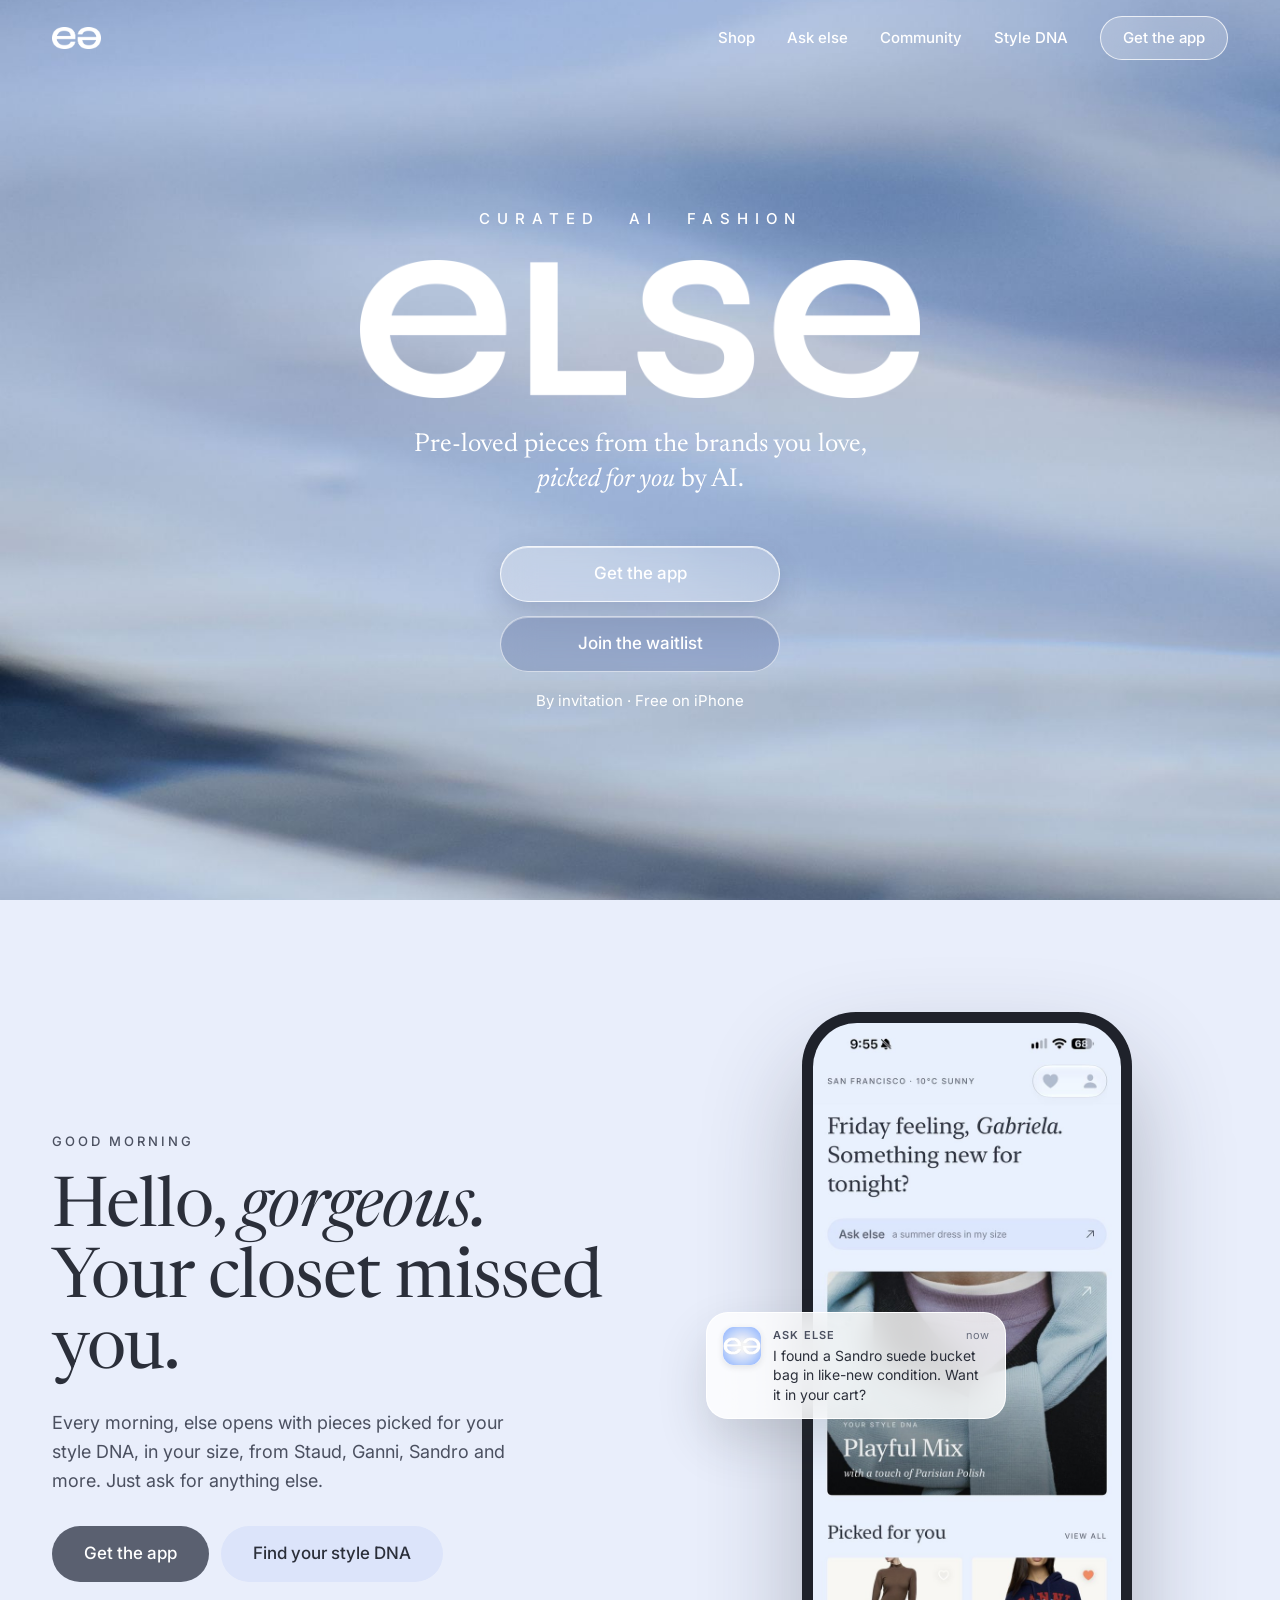
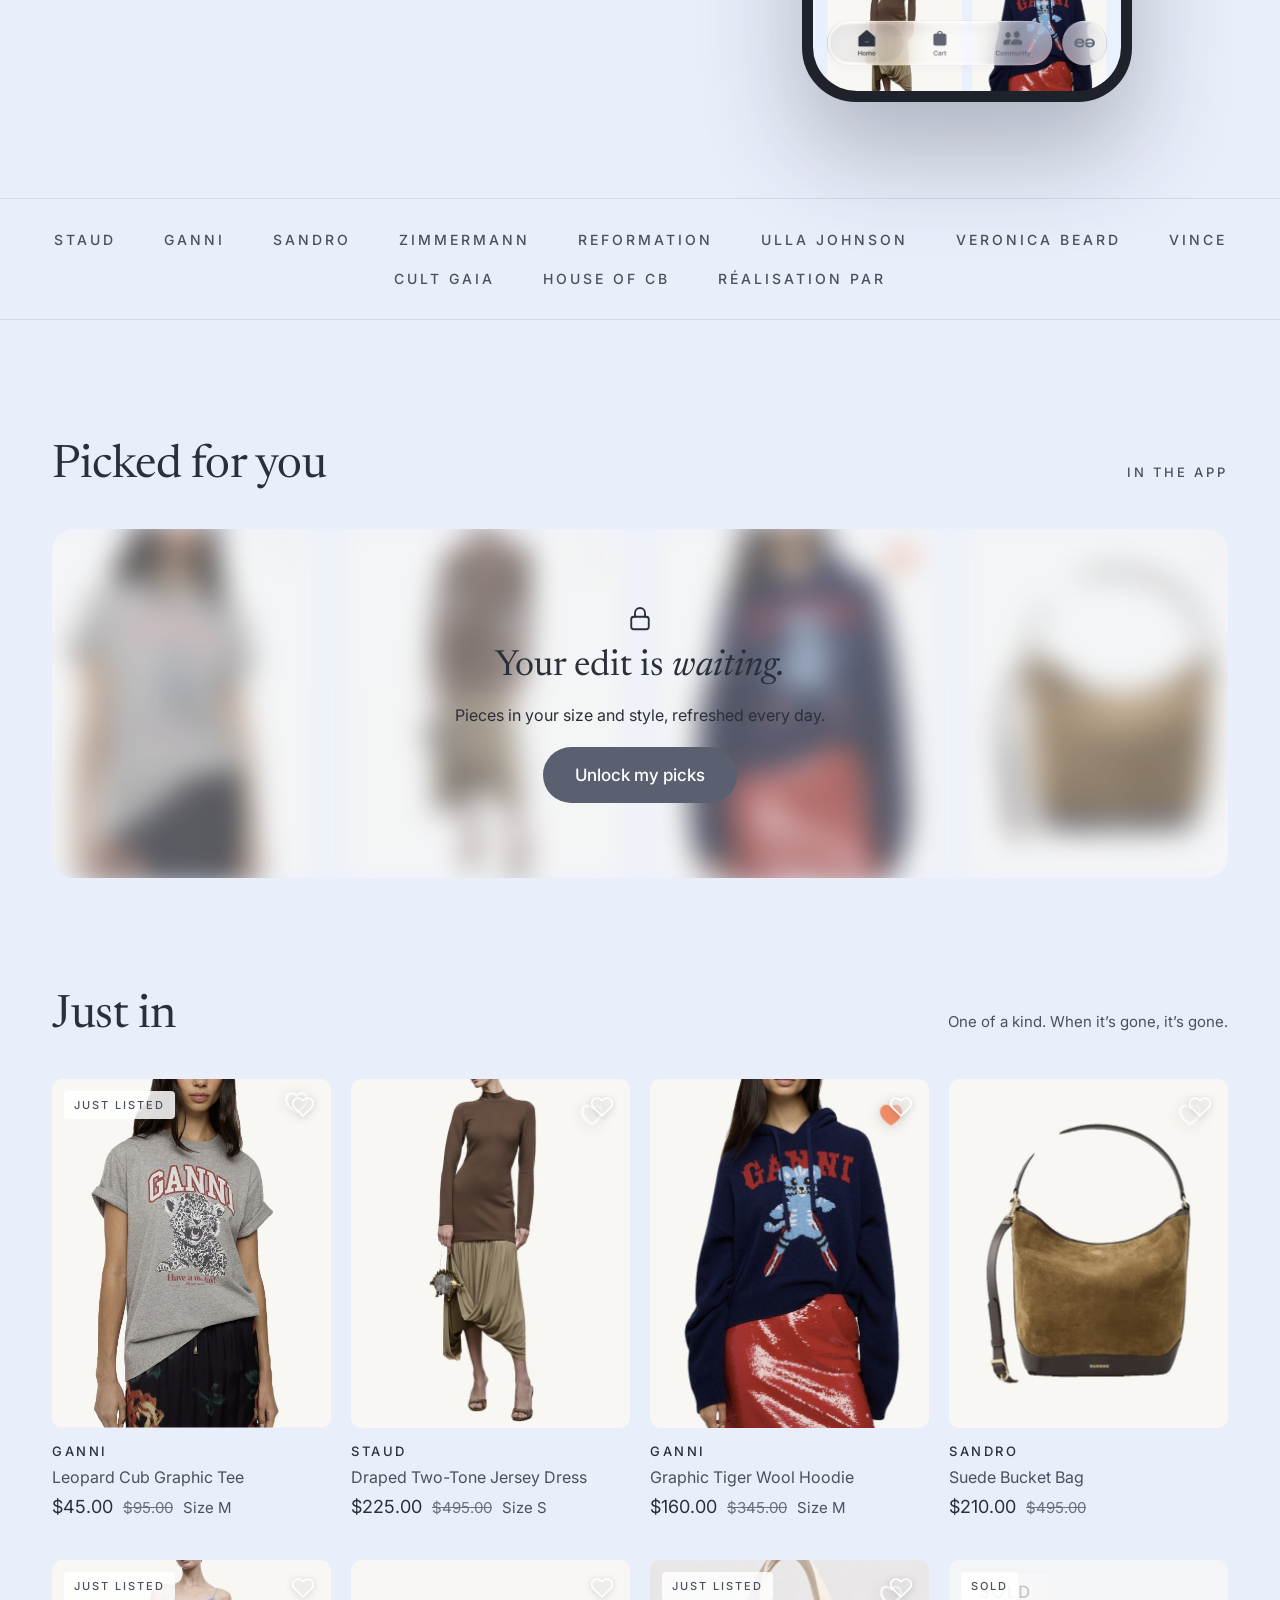
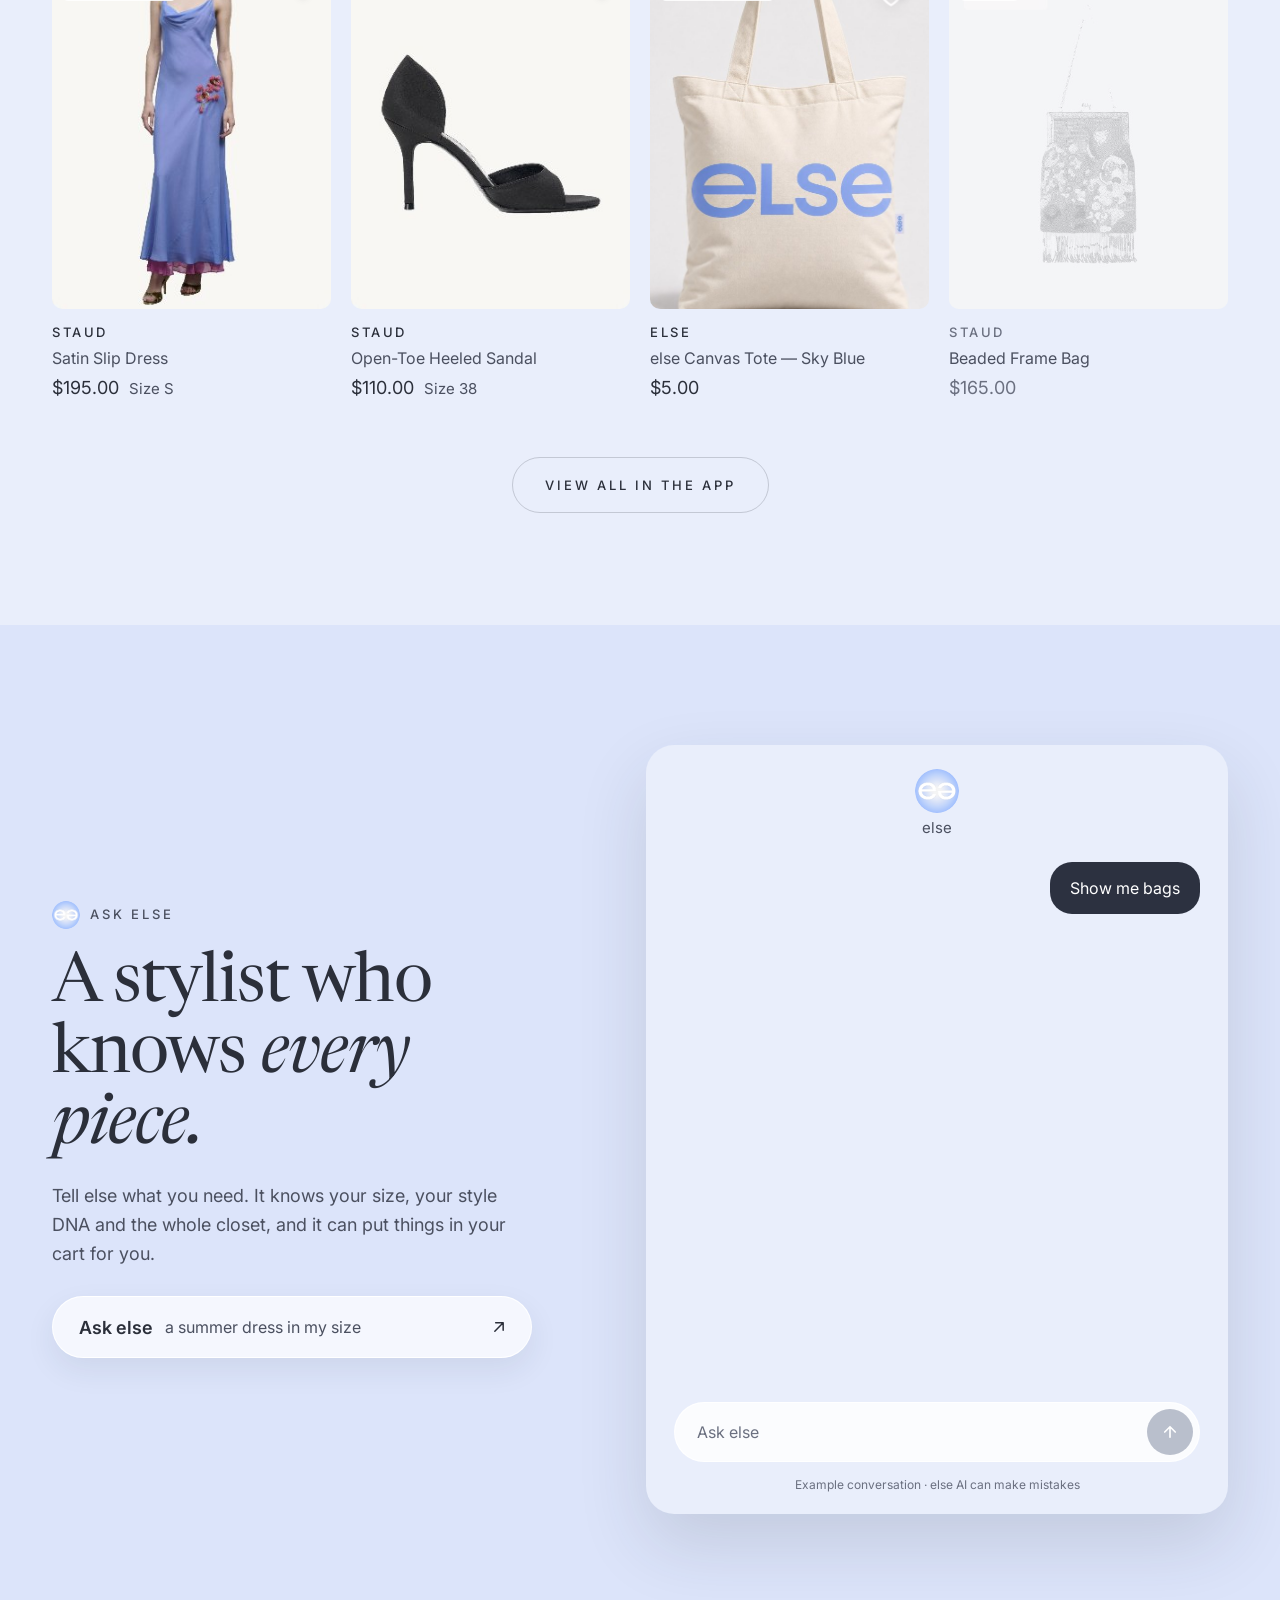
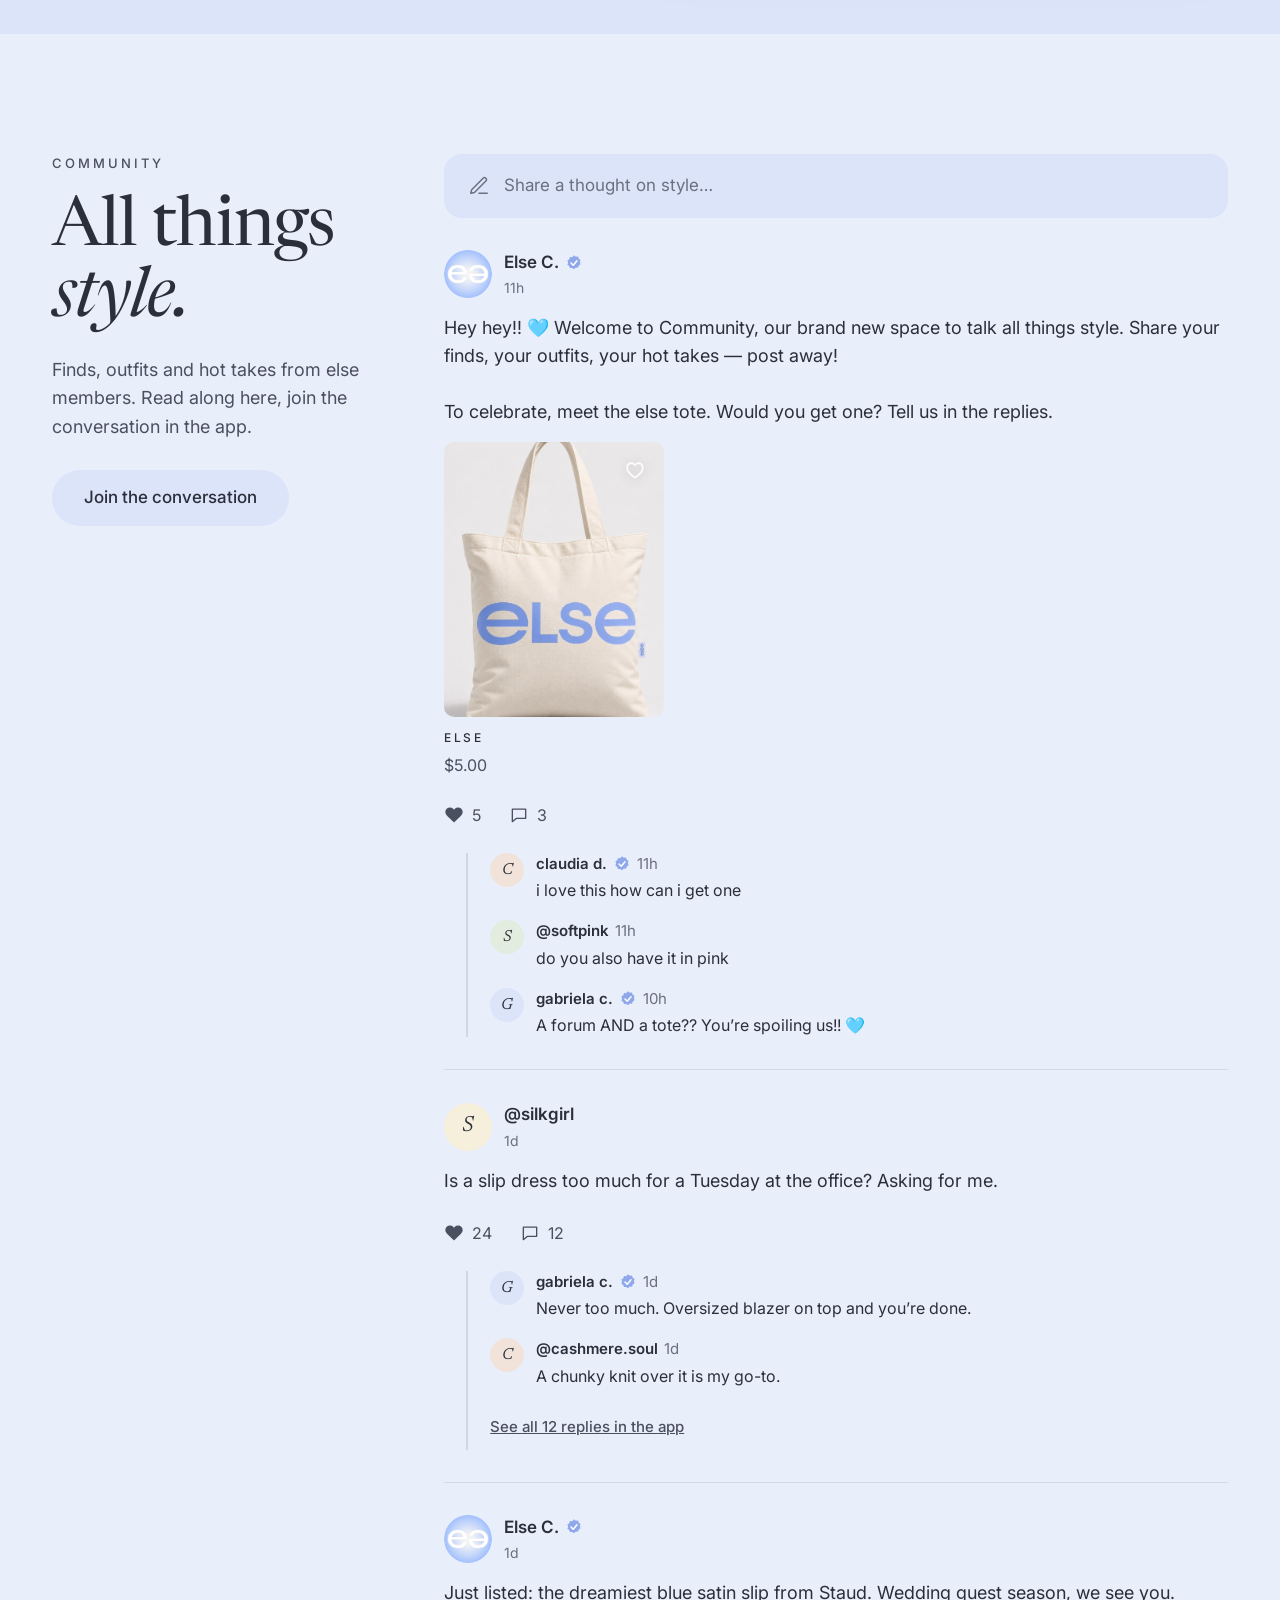
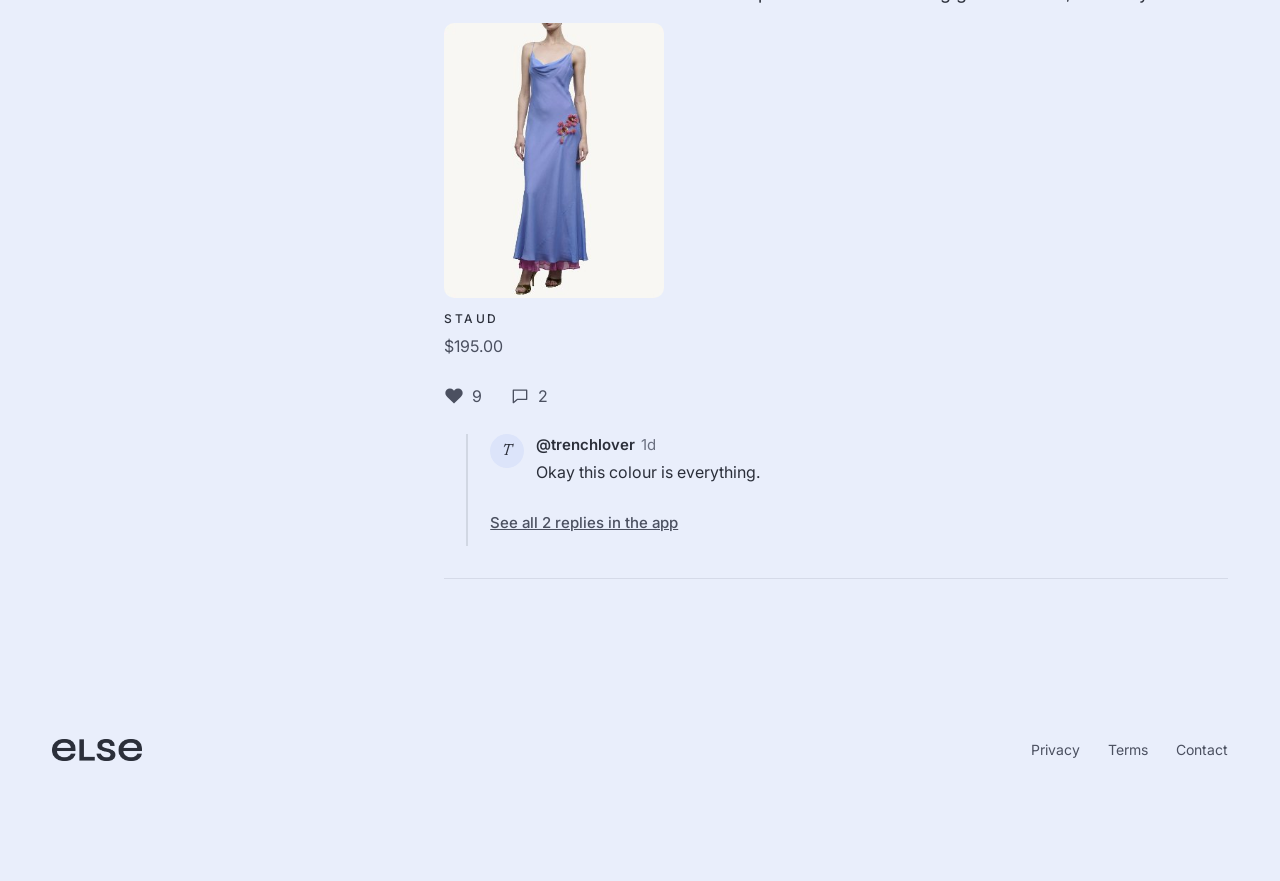
==== index.html @ 4b6fda83 "First version of the else website" ====
<!DOCTYPE html>
<html lang="en">
<head>
  <meta charset="utf-8">
  <meta name="viewport" content="width=device-width, initial-scale=1, viewport-fit=cover">
  <title>else — Curated AI fashion</title>
  <meta name="description" content="Pre-loved pieces from the brands you love, picked for you by AI. Get the else app.">
  <!-- Work in progress: keep this page out of Google until it replaces the current home page -->
  <meta name="robots" content="noindex, nofollow">
  <meta name="theme-color" content="#e9eefb">

  <link rel="preconnect" href="https://fonts.googleapis.com">
  <link rel="preconnect" href="https://fonts.gstatic.com" crossorigin>
  <link href="https://fonts.googleapis.com/css2?family=Inter:wght@400;500;600&family=Newsreader:ital,opsz,wght@0,6..72,400;1,6..72,400&display=swap" rel="stylesheet">
  <link rel="stylesheet" href="css/else.css">
</head>
<body>

  <!-- ===================================================================
       Fixed header: always visible. Light over the sky photo,
       frosted with dark text once you scroll past it (js/else.js).
       =================================================================== -->
  <header class="site-header" data-site-header>
    <nav class="nav container" aria-label="Main">
      <a class="nav__logo" href="index.html" aria-label="else home">
        <img class="nav__logo-light" src="img/mark-white.png" alt="else" width="532" height="240">
        <img class="nav__logo-dark" src="img/mark-dark.png" alt="" width="532" height="240">
      </a>
      <div class="nav__links">
        <a class="hide-mobile" href="#shop">Shop</a>
        <a href="#ask-else">Ask else</a>
        <a class="hide-mobile" href="#community">Community</a>
        <!-- The Style DNA swipe comes last; until then this opens the popup -->
        <a class="hide-mobile" href="#style-dna" data-get-app="dna">Style DNA</a>
        <button class="btn btn--small nav__cta" type="button" data-get-app>Get the app</button>
      </div>
    </nav>
  </header>

  <!-- ===================================================================
       Hero: same look as the app's welcome screen
       =================================================================== -->
  <section class="hero" data-hero>
    <div class="hero__body">
      <span class="hero__tagline">CURATED AI FASHION</span>
      <h1 class="hero__logo">
        <img src="img/logo-white.png" alt="else" width="1200" height="295">
      </h1>
      <p class="hero__lead">Pre-loved pieces from the brands you love, <em>picked for you</em> by AI.</p>
      <div class="hero__actions">
        <button class="btn btn--glass" type="button" data-get-app>Get the app</button>
        <a class="btn btn--glass-deep" href="https://elsecompany.com/" data-waitlist-link>Join the waitlist</a>
        <span class="hero__note">By invitation · Free on iPhone</span>
      </div>
    </div>
  </section>

  <main>

    <!-- =================================================================
         App preview: greeting + iPhone showing the app's Home
         ================================================================= -->
    <section class="preview container" aria-labelledby="preview-title">
      <div class="preview__text" data-greeting>
        <span class="eyebrow" data-greeting-label>Good morning</span>
        <h2 class="display preview__title" id="preview-title">
          <span data-greeting-lead>Hello,</span>
          <em data-greeting-name>gorgeous.</em>
          <span data-greeting-tail>Your closet missed you.</span>
        </h2>
        <p class="lead">Every morning, else opens with pieces picked for your style DNA, in your size, from Staud, Ganni, Sandro and more. Just ask for anything else.</p>
        <div class="preview__actions">
          <button class="btn btn--primary" type="button" data-get-app>Get the app</button>
          <!-- Opens the popup until the Style DNA swipe is built -->
          <button class="btn btn--soft" type="button" data-get-app="dna">Find your style DNA</button>
        </div>
      </div>

      <div class="preview__visual">
        <!-- Static picture of the app: it shows what the app looks like, not live data -->
        <div class="phone">
          <img class="phone__screenshot" src="img/app-home.jpg" alt="The else app Home screen: a personal greeting, Ask else, your style DNA and pieces picked for you" width="660" height="1430">
        </div>
        <!-- Notifications from else, like the ones in the app (js/else.js) -->
        <div class="notifs" data-notifs aria-hidden="true"></div>
      </div>
    </section>

    <!-- =================================================================
         Brands (from the admin's brand list)
         ================================================================= -->
    <section class="brands" aria-label="Brands on else">
      <ul class="brands__list container" data-brands></ul>
    </section>

    <!-- =================================================================
         Shop: "Picked for you" (locked, it lives in the app) + "Just in"
         ================================================================= -->
    <section class="shop container" id="shop" aria-labelledby="picked-title">
      <div class="shop__head">
        <h2 class="shop__title" id="picked-title">Picked for you</h2>
        <span class="eyebrow">In the app</span>
      </div>
      <div class="locked">
        <div class="locked__grid" data-locked-items aria-hidden="true"></div>
        <div class="locked__overlay">
          <svg width="30" height="30" viewBox="0 0 24 24" fill="none" stroke="currentColor" stroke-width="1.5" stroke-linecap="round" stroke-linejoin="round" aria-hidden="true"><rect x="5" y="11" width="14" height="10" rx="2"/><path d="M8 11V8a4 4 0 0 1 8 0v3"/></svg>
          <p class="locked__title">Your edit is <em>waiting.</em></p>
          <p class="locked__text">Pieces in your size and style, refreshed every day.</p>
          <button class="btn btn--primary" type="button" data-get-app="picks">Unlock my picks</button>
        </div>
      </div>

      <div class="shop__head shop__head--just-in">
        <h2 class="shop__title">Just in</h2>
        <span class="shop__note">One of a kind. When it’s gone, it’s gone.</span>
      </div>
      <div class="items" data-items></div>
      <div class="shop__more">
        <button class="btn btn--outline" type="button" data-get-app="shop">View all in the app</button>
      </div>
    </section>

    <!-- =================================================================
         Ask else: showcase conversation, played like a real chat
         ================================================================= -->
    <section class="ask" id="ask-else" aria-labelledby="ask-title">
      <div class="ask__inner container">
        <div class="ask__text">
          <span class="eyebrow ask__eyebrow"><img src="img/mark.png" alt="" width="28" height="28">Ask else</span>
          <h2 class="display" id="ask-title">A stylist who knows <em>every piece.</em></h2>
          <p class="lead">Tell else what you need. It knows your size, your style DNA and the whole closet, and it can put things in your cart for you.</p>
          <!-- Same "Ask else" bar as the app's Home. It opens the "Get the app" popup. -->
          <button class="ask-bar" type="button" data-get-app="ask" aria-label="Ask else, in the app">
            <span class="ask-bar__label">Ask else</span>
            <span class="ask-bar__hint" data-ask-hint>a summer dress in my size</span>
            <svg class="ask-bar__arrow" width="20" height="20" viewBox="0 0 24 24" fill="none" stroke="currentColor" stroke-width="1.8" stroke-linecap="round" stroke-linejoin="round" aria-hidden="true"><path d="M7 17L17 7M8 7h9v9"/></svg>
          </button>
        </div>

        <div class="chat" aria-label="Example conversation with else">
          <div class="chat__header">
            <img src="img/mark.png" alt="" width="44" height="44">
            <span>else</span>
          </div>
          <div class="chat__messages" data-ask-else aria-live="off"></div>
          <button class="chat__input" type="button" data-get-app="ask">
            <span>Ask else</span>
            <span class="chat__send" aria-hidden="true">
              <svg width="18" height="18" viewBox="0 0 24 24" fill="none" stroke="#ffffff" stroke-width="2.2" stroke-linecap="round" stroke-linejoin="round"><path d="M12 19V5M5 12l7-7 7 7"/></svg>
            </span>
          </button>
          <span class="chat__note">Example conversation · else AI can make mistakes</span>
        </div>
      </div>
    </section>

    <!-- =================================================================
         Community: real posts the team marks "Show on web" in the admin
         ================================================================= -->
    <section class="community container" id="community" aria-labelledby="community-title">
      <div class="community__intro">
        <span class="eyebrow">Community</span>
        <h2 class="display" id="community-title">All things <em>style.</em></h2>
        <p class="lead">Finds, outfits and hot takes from else members. Read along here, join the conversation in the app.</p>
        <button class="btn btn--soft community__cta" type="button" data-get-app="community">Join the conversation</button>
      </div>

      <div class="community__feed">
        <button class="community__compose" type="button" data-get-app="community">
          <svg width="22" height="22" viewBox="0 0 24 24" fill="none" stroke="currentColor" stroke-width="1.6" stroke-linecap="round" stroke-linejoin="round" aria-hidden="true"><path d="M12 20h9"/><path d="M16.5 3.5a2.1 2.1 0 0 1 3 3L7 19l-4 1 1-4z"/></svg>
          Share a thought on style…
        </button>
        <div data-posts></div>
      </div>
    </section>

    <!-- Last step: the Style DNA swipe. -->
  </main>

  <footer class="footer container">
    <img src="img/logo-dark.png" alt="else" width="1200" height="295">
    <div class="footer__links">
      <a href="https://elsecompany.com/privacy.html">Privacy</a>
      <a href="https://elsecompany.com/legal.html">Terms</a>
      <a href="mailto:else@elsecompany.com">Contact</a>
    </div>
  </footer>

  <!-- ===================================================================
       Sticky bar on phones
       =================================================================== -->
  <div class="app-bar" role="complementary" aria-label="Get the app">
    <img src="img/logo-dark.png" alt="else" width="1200" height="295">
    <span>Better in the app</span>
    <button class="btn btn--primary btn--small" type="button" data-get-app>Get it</button>
  </div>

  <!-- ===================================================================
       "Get the app" popup. Opened by any element with data-get-app.
       =================================================================== -->
  <div class="get-app" id="get-app" role="dialog" aria-modal="true" aria-labelledby="get-app-title" aria-hidden="true">
    <div class="get-app__card">
      <div class="get-app__top">
        <span>CURATED AI FASHION</span>
        <img src="img/logo-white.png" alt="else" width="1200" height="295">
      </div>
      <button class="get-app__close" type="button" aria-label="Close" data-close-app-popup>
        <svg width="16" height="16" viewBox="0 0 24 24" fill="none" stroke="#ffffff" stroke-width="2" stroke-linecap="round" aria-hidden="true"><path d="M6 6l12 12M18 6L6 18"/></svg>
      </button>

      <div class="get-app__body">
        <h2 class="get-app__title" id="get-app-title" data-get-app-title>Psst… this one’s better <em>in the app.</em></h2>
        <p class="get-app__text" data-get-app-text>Save what you love, make offers, ask your stylist and get your full style DNA.</p>

        <!-- Shown once CONFIG.appStoreUrl is set in js/else.js -->
        <div data-when-live hidden>
          <div class="get-app__qr only-desktop">
            <img data-qr-src="img/app-store-qr.svg" alt="QR code to download else on the App Store">
            <div class="get-app__qr-label">
              <span class="eyebrow">Scan to download</span>
              <span>Point your iPhone<br>camera here</span>
            </div>
          </div>
          <a class="btn btn--primary get-app__store only-mobile" href="#" data-app-store-link>Download on the App Store</a>
        </div>

        <!-- Shown while the app is not on the App Store yet -->
        <div data-when-not-live>
          <p class="get-app__text"><strong>Coming soon to the App Store.</strong></p>
        </div>

        <p class="get-app__footer">No invitation yet? <a href="https://elsecompany.com/" data-waitlist-link>Join the waitlist</a></p>
      </div>
    </div>
  </div>

  <!-- Sample data until the backend is connected (see apiBaseUrl in js/else.js) -->
  <script src="js/data.js"></script>
  <script src="js/else.js"></script>
</body>
</html>
---- css/else.css ----
/* ==========================================================================
   else — website styles
   Design tokens mirror the iOS app: lavender background, slate buttons,
   glass pills, Newsreader serif headlines and Inter for everything else.
   ========================================================================== */

:root {
  /* Colors */
  --bg: #e9eefb;
  --bg-soft: #dce4fa;
  --ink: #2b2f3a;
  --ink-muted: #4b5060;
  --ink-faint: #6b7080;
  --slate: #5a6070;
  --chat-dark: #2c3140;
  --tile: #f8f7f4;
  --love: #ee7b4f;
  --line: rgba(43, 47, 58, 0.1);

  /* Type */
  --font-sans: "Inter", -apple-system, BlinkMacSystemFont, "Segoe UI", Roboto, Helvetica, Arial, sans-serif;
  --font-serif: "Newsreader", Georgia, "Times New Roman", serif;

  /* Layout */
  --max-width: 1240px;
  --gutter: 32px;
  --radius-tile: 10px;
  --radius-card: 22px;
}

*,
*::before,
*::after {
  box-sizing: border-box;
}

html {
  -webkit-text-size-adjust: 100%;
  scroll-behavior: smooth;
}

body {
  margin: 0;
  background: var(--bg);
  color: var(--ink);
  font-family: var(--font-sans);
  font-size: 16px;
  line-height: 1.5;
  -webkit-font-smoothing: antialiased;
}

img {
  max-width: 100%;
  display: block;
}

a {
  color: inherit;
  text-decoration: none;
}

button {
  font: inherit;
  color: inherit;
}

:focus-visible {
  outline: 2px solid var(--slate);
  outline-offset: 3px;
}

.container {
  max-width: var(--max-width);
  margin: 0 auto;
  padding: 0 var(--gutter);
}

/* --------------------------------------------------------------------------
   Typography helpers
   -------------------------------------------------------------------------- */

.eyebrow {
  font-size: 13px;
  font-weight: 500;
  letter-spacing: 3px;
  text-transform: uppercase;
  color: var(--ink-muted);
}

.serif {
  font-family: var(--font-serif);
  font-weight: 400;
}

.serif em,
.serif i {
  font-style: italic;
}

.display {
  margin: 0;
  font-family: var(--font-serif);
  font-weight: 400;
  font-size: clamp(44px, 5.4vw, 72px);
  line-height: 1.03;
  letter-spacing: -1px;
}

.lead {
  margin: 0;
  max-width: 470px;
  font-size: 18px;
  line-height: 1.6;
  color: var(--ink-muted);
}

/* --------------------------------------------------------------------------
   Buttons
   -------------------------------------------------------------------------- */

.btn {
  display: inline-flex;
  align-items: center;
  justify-content: center;
  min-height: 56px;
  padding: 0 32px;
  border: 0;
  border-radius: 999px;
  font-size: 17px;
  font-weight: 500;
  cursor: pointer;
  transition: transform 0.15s ease, background-color 0.2s ease, opacity 0.2s ease;
}

.btn:active {
  transform: scale(0.98);
}

.btn--primary {
  background: var(--slate);
  color: #ffffff;
}

.btn--primary:hover {
  background: #4c5262;
}

.btn--soft {
  background: var(--bg-soft);
  color: var(--ink);
}

.btn--soft:hover {
  background: #d0daf7;
}

/* Glass buttons, used on top of the sky photo (same look as the app's welcome screen) */
.btn--glass {
  width: 280px;
  border: 1px solid rgba(255, 255, 255, 0.8);
  background: rgba(255, 255, 255, 0.26);
  color: #ffffff;
  -webkit-backdrop-filter: blur(16px);
  backdrop-filter: blur(16px);
  box-shadow: inset 0 1px 0 rgba(255, 255, 255, 0.6), 0 10px 30px rgba(30, 40, 70, 0.18);
}

.btn--glass:hover {
  background: rgba(255, 255, 255, 0.34);
}

.btn--glass-deep {
  width: 280px;
  border: 1px solid rgba(255, 255, 255, 0.6);
  background: rgba(90, 110, 160, 0.35);
  color: #ffffff;
  -webkit-backdrop-filter: blur(16px);
  backdrop-filter: blur(16px);
  box-shadow: inset 0 1px 0 rgba(255, 255, 255, 0.4);
}

.btn--glass-deep:hover {
  background: rgba(90, 110, 160, 0.45);
}

.btn--outline {
  border: 1px solid rgba(43, 47, 58, 0.2);
  background: transparent;
  color: var(--ink);
  font-size: 13px;
  letter-spacing: 3px;
  text-transform: uppercase;
}

.btn--outline:hover {
  background: rgba(255, 255, 255, 0.5);
}

.btn--small {
  min-height: 44px;
  padding: 0 22px;
  font-size: 15px;
}

/* --------------------------------------------------------------------------
   Fixed header
   -------------------------------------------------------------------------- */

.site-header {
  position: fixed;
  top: 0;
  left: 0;
  right: 0;
  z-index: 60;
  color: #ffffff;
  transition: background-color 0.3s ease, color 0.3s ease, box-shadow 0.3s ease;
}

/* Home: the menu belongs to the sky photo and scrolls away with it */
.site-header.is-home {
  position: absolute;
}

.site-header.is-home.is-solid {
  position: fixed;
  animation: header-in 0.3s ease both;
}

@keyframes header-in {
  from {
    transform: translateY(-100%);
  }
  to {
    transform: none;
  }
}

.site-header.is-solid {
  color: var(--ink);
  background: rgba(233, 238, 251, 0.82);
  -webkit-backdrop-filter: blur(18px);
  backdrop-filter: blur(18px);
  box-shadow: 0 1px 0 var(--line);
}

.nav {
  display: flex;
  align-items: center;
  justify-content: space-between;
  gap: 16px;
  height: 76px;
}

.nav__logo {
  display: flex;
  align-items: center;
  min-height: 44px;
}

.nav__logo img {
  height: 22px;
  width: auto;
}

.nav__logo-dark,
.site-header.is-solid .nav__logo-light {
  display: none;
}

.site-header.is-solid .nav__logo-dark {
  display: block;
}

.nav__links {
  display: flex;
  align-items: center;
  gap: 32px;
  font-size: 15px;
  font-weight: 500;
}

.nav__links a {
  display: inline-flex;
  align-items: center;
  min-height: 44px;
  white-space: nowrap;
}

.nav__cta {
  white-space: nowrap;
}

.nav__links a:hover {
  opacity: 0.7;
}

.nav__cta {
  border: 1px solid rgba(255, 255, 255, 0.75);
  background: rgba(255, 255, 255, 0.22);
  color: #ffffff;
  -webkit-backdrop-filter: blur(14px);
  backdrop-filter: blur(14px);
}

.site-header.is-solid .nav__cta {
  border-color: transparent;
  background: var(--slate);
  color: #ffffff;
}

/* Anchored sections stop below the fixed header */
section[id] {
  scroll-margin-top: 76px;
}

/* --------------------------------------------------------------------------
   Hero (mirrors the app's welcome screen)
   -------------------------------------------------------------------------- */

.hero {
  position: relative;
  min-height: 100vh;
  min-height: 100svh;
  display: flex;
  flex-direction: column;
  background-color: #6d7a98;
  background-image: url("../img/sky.jpg");
  background-size: cover;
  background-position: center;
  color: #ffffff;
}

.hero__body {
  flex: 1;
  display: flex;
  flex-direction: column;
  align-items: center;
  justify-content: center;
  gap: 30px;
  padding: 116px 24px 96px;
  text-align: center;
}

.hero__tagline {
  font-size: 15px;
  font-weight: 500;
  letter-spacing: 7px;
  word-spacing: 18px;
}

.hero__logo {
  margin: 0;
}

.hero__logo img {
  width: min(560px, 78vw);
  height: auto;
}

.hero__lead {
  margin: 0;
  max-width: 520px;
  font-family: var(--font-serif);
  font-size: 26px;
  line-height: 1.35;
}

.hero__actions {
  display: flex;
  flex-direction: column;
  align-items: center;
  gap: 14px;
  margin-top: 18px;
}

.hero__note {
  margin-top: 4px;
  font-size: 15px;
}

/* --------------------------------------------------------------------------
   App preview (greeting + phone)
   -------------------------------------------------------------------------- */

.preview {
  display: flex;
  flex-wrap: wrap;
  align-items: center;
  gap: 72px;
  padding-top: 112px;
  padding-bottom: 96px;
}

.preview__text {
  flex: 1 1 440px;
  display: flex;
  flex-direction: column;
  gap: 22px;
}

.preview__title,
.preview__text .eyebrow {
  transition: opacity 0.3s ease;
}

.preview__text.is-changing .preview__title,
.preview__text.is-changing .eyebrow {
  opacity: 0;
}

.preview__actions {
  display: flex;
  flex-wrap: wrap;
  gap: 12px;
  margin-top: 8px;
}

.preview__visual {
  flex: 1 1 380px;
  position: relative;
  display: flex;
  justify-content: center;
}

/* Notifications from else, stacked like iOS notifications */
.notifs {
  position: absolute;
  top: 300px;
  left: 0;
  width: 300px;
  height: 320px;
  pointer-events: none;
}

.notif {
  position: absolute;
  left: 0;
  right: 0;
  top: 0;
  display: flex;
  gap: 12px;
  padding: 14px 16px;
  border-radius: 22px;
  border: 1px solid rgba(255, 255, 255, 0.95);
  background: rgba(255, 255, 255, 0.8);
  -webkit-backdrop-filter: blur(18px);
  backdrop-filter: blur(18px);
  box-shadow: 0 24px 50px rgba(43, 47, 58, 0.16);
  transition: transform 0.6s cubic-bezier(0.2, 0.8, 0.2, 1), opacity 0.6s ease;
}

.notif__icon {
  flex: none;
  width: 38px;
  height: 38px;
  border-radius: 10px;
  overflow: hidden;
  box-shadow: 0 2px 6px rgba(43, 47, 58, 0.12);
}

.notif__icon img {
  width: 100%;
  height: 100%;
  object-fit: cover;
  transform: scale(1.15);
}

.notif__body {
  flex: 1;
  min-width: 0;
  display: flex;
  flex-direction: column;
  gap: 2px;
}

.notif__head {
  display: flex;
  justify-content: space-between;
  gap: 8px;
  font-size: 11px;
  font-weight: 600;
  letter-spacing: 1.2px;
  text-transform: uppercase;
  color: var(--ink-muted);
}

.notif__time {
  font-weight: 400;
  letter-spacing: 0;
  text-transform: none;
  color: var(--ink-faint);
}

.notif__text {
  font-size: 14px;
  line-height: 1.4;
  color: var(--ink);
}

/* Positions in the stack: newest on top, older ones slide down and fade */
.notif[data-pos="enter"] {
  opacity: 0;
  transform: translateY(-24px) scale(0.96);
}

.notif[data-pos="0"] {
  opacity: 1;
  transform: none;
  z-index: 3;
}

.notif[data-pos="1"] {
  opacity: 0.85;
  transform: translateY(104px) scale(0.97);
  z-index: 2;
}

.notif[data-pos="2"] {
  opacity: 0.5;
  transform: translateY(196px) scale(0.94);
  z-index: 1;
}

.notif[data-pos="leave"] {
  opacity: 0;
  transform: translateY(240px) scale(0.9);
}


/* Phone frame */
.phone {
  width: 330px;
  height: 690px;
  padding: 11px;
  border-radius: 54px;
  background: #1f222b;
  box-shadow: 0 50px 100px rgba(43, 47, 58, 0.3);
}

.phone__screenshot {
  width: 100%;
  height: 100%;
  object-fit: cover;
  object-position: top;
  border-radius: 44px;
}

/* --------------------------------------------------------------------------
   Brands strip
   -------------------------------------------------------------------------- */

.brands {
  border-top: 1px solid var(--line);
  border-bottom: 1px solid var(--line);
}

.brands__list {
  list-style: none;
  margin: 0 auto;
  padding-top: 30px;
  padding-bottom: 30px;
  display: flex;
  flex-wrap: wrap;
  justify-content: center;
  gap: 18px 48px;
}

.brands__item {
  font-size: 14px;
  font-weight: 500;
  letter-spacing: 3px;
  text-transform: uppercase;
  color: var(--ink-muted);
}

/* --------------------------------------------------------------------------
   Shop: Picked for you (locked) + Just in
   -------------------------------------------------------------------------- */

.shop {
  padding-top: 112px;
  padding-bottom: 112px;
}

.shop__head {
  display: flex;
  flex-wrap: wrap;
  align-items: baseline;
  justify-content: space-between;
  gap: 12px;
  margin-bottom: 28px;
}

.shop__head--just-in {
  margin-top: 104px;
}

.shop__title {
  margin: 0;
  font-family: var(--font-serif);
  font-weight: 400;
  font-size: 46px;
  letter-spacing: -0.5px;
}

.shop__note {
  font-size: 15px;
  color: var(--ink-muted);
}

.shop__more {
  display: flex;
  justify-content: center;
  margin-top: 56px;
}

/* Locked "Picked for you" */
.locked {
  position: relative;
  border-radius: var(--radius-card);
  overflow: hidden;
}

.locked__grid {
  display: grid;
  grid-template-columns: repeat(4, minmax(0, 1fr));
  gap: 20px;
  filter: blur(14px);
  transform: scale(1.04);
  opacity: 0.9;
}

.locked__grid img {
  width: 100%;
  aspect-ratio: 4 / 5;
  object-fit: cover;
  border-radius: var(--radius-tile);
  background: var(--tile);
}

.locked__overlay {
  position: absolute;
  inset: 0;
  display: flex;
  flex-direction: column;
  align-items: center;
  justify-content: center;
  gap: 14px;
  padding: 24px;
  text-align: center;
  background: rgba(233, 238, 251, 0.25);
}

.locked__title {
  margin: 0;
  font-family: var(--font-serif);
  font-size: 36px;
  line-height: 1.15;
}

.locked__text {
  margin: 0 0 6px;
  max-width: 400px;
  font-size: 16px;
  line-height: 1.55;
}

/* Item cards, like the app's grid */
.items {
  display: grid;
  grid-template-columns: repeat(auto-fill, minmax(240px, 1fr));
  gap: 40px 20px;
}

.item {
  position: relative;
}

.item__link {
  color: inherit;
  display: flex;
  flex-direction: column;
  gap: 14px;
  width: 100%;
  padding: 0;
  border: 0;
  background: none;
  text-align: left;
  cursor: pointer;
}

.item__photo {
  position: relative;
  aspect-ratio: 4 / 5;
  border-radius: var(--radius-tile);
  overflow: hidden;
  background: var(--tile);
}

.item__photo img {
  width: 100%;
  height: 100%;
  object-fit: cover;
  transition: transform 0.4s ease;
}

.item__link:hover .item__photo img {
  transform: scale(1.03);
}

.item__badge {
  position: absolute;
  top: 12px;
  left: 12px;
  padding: 6px 10px;
  border-radius: 4px;
  background: rgba(255, 255, 255, 0.85);
  font-size: 11px;
  font-weight: 500;
  letter-spacing: 2px;
  text-transform: uppercase;
  color: var(--ink-muted);
}

.item__info {
  display: flex;
  flex-direction: column;
  gap: 4px;
}

.item__brand {
  font-size: 13px;
  font-weight: 500;
  letter-spacing: 2.5px;
  text-transform: uppercase;
}

.item__title {
  font-size: 16px;
  color: var(--ink-muted);
}

.item__price {
  display: flex;
  flex-wrap: wrap;
  align-items: baseline;
  gap: 10px;
  font-size: 18px;
}

.item__retail {
  font-size: 15px;
  color: var(--ink-faint);
  text-decoration: line-through;
}

.item__size {
  font-size: 15px;
  color: var(--ink-muted);
}

.item--sold .item__photo img {
  opacity: 0.5;
}

.item--sold .item__info {
  color: var(--ink-faint);
}

.item__love {
  position: absolute;
  top: 6px;
  right: 6px;
  width: 44px;
  height: 44px;
  display: flex;
  align-items: center;
  justify-content: center;
  padding: 0;
  border: 0;
  background: none;
  color: #ffffff;
  cursor: pointer;
  filter: drop-shadow(0 1px 3px rgba(43, 47, 58, 0.25));
}

/* --------------------------------------------------------------------------
   Item page (item.html)
   -------------------------------------------------------------------------- */

.product {
  padding-top: 100px;
  padding-bottom: 104px;
}

.product__back {
  display: inline-flex;
  align-items: center;
  gap: 8px;
  min-height: 44px;
  font-size: 13px;
  font-weight: 500;
  letter-spacing: 2.5px;
  text-transform: uppercase;
  color: var(--ink-muted);
}

.product__main {
  display: flex;
  flex-wrap: wrap;
  gap: 64px;
  margin-top: 16px;
}

.product__main[hidden] {
  display: none;
}

.product__gallery {
  flex: 1 1 520px;
  min-width: 0;
  display: flex;
  flex-direction: column;
  gap: 12px;
}

.product__photo {
  position: relative;
  aspect-ratio: 4 / 5;
  border-radius: 14px;
  overflow: hidden;
  background: var(--tile);
}

.product__photo img {
  width: 100%;
  height: 100%;
  object-fit: cover;
}

.product__photo-actions {
  position: absolute;
  top: 18px;
  right: 18px;
  display: flex;
  gap: 4px;
  padding: 4px;
  border-radius: 999px;
  border: 1px solid rgba(255, 255, 255, 0.95);
  background: rgba(255, 255, 255, 0.6);
  -webkit-backdrop-filter: blur(14px);
  backdrop-filter: blur(14px);
}

.product__photo-actions button {
  width: 48px;
  height: 48px;
  display: flex;
  align-items: center;
  justify-content: center;
  padding: 0;
  border: 0;
  border-radius: 999px;
  background: transparent;
  color: var(--ink);
  cursor: pointer;
}

.product__sold {
  top: 18px;
  left: 18px;
}

.product__thumbs {
  display: flex;
  gap: 10px;
}

.product__thumbs button {
  width: 76px;
  aspect-ratio: 4 / 5;
  padding: 0;
  border: 2px solid transparent;
  border-radius: 8px;
  overflow: hidden;
  background: var(--tile);
  cursor: pointer;
}

.product__thumbs button[aria-current="true"] {
  border-color: var(--ink);
}

.product__thumbs img {
  width: 100%;
  height: 100%;
  object-fit: cover;
}

.product__info {
  flex: 1 1 420px;
  min-width: 0;
  display: flex;
  flex-direction: column;
  gap: 18px;
  padding-top: 12px;
}

.product__brand {
  font-size: 14px;
  font-weight: 500;
  letter-spacing: 3px;
  text-transform: uppercase;
}

.product__title {
  margin: -6px 0 0;
  font-family: var(--font-serif);
  font-weight: 400;
  font-size: clamp(36px, 4vw, 50px);
  line-height: 1.05;
}

.product__price {
  font-size: 30px;
}

.product__retail {
  display: flex;
  flex-direction: column;
  gap: 6px;
  margin-top: -6px;
}

.product__retail[hidden] {
  display: none;
}

.product__retail-line {
  display: flex;
  flex-wrap: wrap;
  align-items: center;
  gap: 10px;
  font-size: 16px;
  color: var(--ink-muted);
}

.product__discount {
  padding: 4px 10px;
  border-radius: 999px;
  background: #d5dbea;
  font-size: 13px;
}

.product__ai,
.product__styling-label {
  display: flex;
  align-items: center;
  gap: 8px;
  font-size: 13px;
  color: var(--ink-muted);
}

.product__ai img,
.product__styling-label img {
  border-radius: 999px;
}

.product__meta {
  font-size: 16px;
  color: var(--ink-faint);
}

.product__actions {
  display: grid;
  grid-template-columns: repeat(2, minmax(0, 1fr));
  gap: 14px;
  margin-top: 6px;
}

.product__actions[hidden],
.product__sold-note[hidden],
.product__styling[hidden] {
  display: none;
}

.product__sold-note {
  display: flex;
  flex-direction: column;
  align-items: flex-start;
  gap: 12px;
  padding: 20px 22px;
  border-radius: 18px;
  background: #ffffff;
}

.product__sold-note p {
  margin: 0;
  font-size: 16px;
  line-height: 1.5;
}

.product__styling {
  display: flex;
  flex-direction: column;
  gap: 10px;
  padding: 20px 22px;
  border-radius: 18px;
  background: var(--bg-soft);
}

.product__styling p {
  margin: 0;
  font-size: 16px;
  line-height: 1.55;
  color: #3c4150;
}

.product__description {
  margin: 0;
  font-size: 17px;
  line-height: 1.6;
}

.seller {
  display: flex;
  align-items: center;
  gap: 14px;
  padding-top: 18px;
  border-top: 1px solid var(--line);
}

.seller .avatar {
  width: 56px;
  height: 56px;
}

.seller__info {
  flex: 1;
  display: flex;
  flex-direction: column;
  gap: 2px;
}

.seller__name {
  display: flex;
  align-items: center;
  gap: 6px;
  font-size: 18px;
  font-weight: 600;
}

.seller__stats {
  font-size: 14px;
  color: var(--ink-faint);
}

.seller__follow {
  border: 1px solid rgba(43, 47, 58, 0.25);
  background: transparent;
  color: var(--ink);
}

.product__missing {
  display: flex;
  flex-direction: column;
  align-items: center;
  gap: 12px;
  padding: 120px 24px;
  text-align: center;
  color: var(--ink-muted);
}

.product__missing[hidden] {
  display: none;
}

.product__missing-title {
  margin: 0;
  font-family: var(--font-serif);
  font-size: 40px;
  color: var(--ink);
}

.product__more {
  margin-top: 96px;
}

.product__more[hidden] {
  display: none;
}

.product__see-all {
  min-height: 44px;
  padding: 0;
  border: 0;
  background: none;
  font-size: 15px;
  color: var(--ink-muted);
  cursor: pointer;
}

.items--compact {
  grid-template-columns: repeat(auto-fill, minmax(200px, 1fr));
}

.goes-with {
  display: flex;
  flex-wrap: wrap;
  align-items: center;
  justify-content: space-between;
  gap: 24px;
  margin-top: 64px;
  padding: 36px;
  border-radius: var(--radius-card);
  background: #ffffff;
}

.goes-with__text {
  display: flex;
  align-items: center;
  gap: 16px;
}

.goes-with__text img {
  flex: none;
  border-radius: 999px;
}

.goes-with__title {
  margin: 0 0 4px;
  font-family: var(--font-serif);
  font-size: 28px;
}

.goes-with__desc {
  margin: 0;
  font-size: 15px;
  color: var(--ink-muted);
}

/* --------------------------------------------------------------------------
   Ask else
   -------------------------------------------------------------------------- */

.ask {
  background: var(--bg-soft);
}

.ask__inner {
  display: flex;
  flex-wrap: wrap;
  align-items: center;
  gap: 72px;
  padding-top: 120px;
  padding-bottom: 120px;
}

.ask__text {
  flex: 1 1 380px;
  display: flex;
  flex-direction: column;
  gap: 20px;
}

.ask__eyebrow {
  display: flex;
  align-items: center;
  gap: 10px;
}

.ask__eyebrow img {
  width: 28px;
  height: 28px;
  border-radius: 999px;
}

/* "Ask else" bar, like the one on the app's Home */
.ask-bar {
  display: flex;
  align-items: center;
  gap: 12px;
  width: min(480px, 100%);
  min-height: 62px;
  margin-top: 8px;
  padding: 0 22px 0 26px;
  border: 1px solid rgba(255, 255, 255, 0.95);
  border-radius: 999px;
  background: rgba(255, 255, 255, 0.7);
  color: var(--ink-muted);
  text-align: left;
  cursor: pointer;
  box-shadow: 0 12px 30px rgba(43, 47, 58, 0.08);
  transition: background-color 0.2s ease;
}

.ask-bar:hover {
  background: rgba(255, 255, 255, 0.9);
}

.ask-bar__label {
  flex: none;
  font-size: 18px;
  font-weight: 600;
  color: var(--ink);
}

.ask-bar__hint {
  flex: 1;
  min-width: 0;
  overflow: hidden;
  white-space: nowrap;
  text-overflow: ellipsis;
  font-size: 16px;
  transition: opacity 0.25s ease;
}

.ask-bar__hint.is-changing {
  opacity: 0;
}

.ask-bar__arrow {
  flex: none;
  color: var(--ink);
}

/* Chat card, styled like the app's Ask else screen */
.chat {
  flex: 1 1 440px;
  min-width: 0;
  display: flex;
  flex-direction: column;
  gap: 14px;
  padding: 24px 28px 20px;
  border-radius: 28px;
  background: var(--bg);
  box-shadow: 0 30px 70px rgba(43, 47, 58, 0.14);
}

.chat__header {
  display: flex;
  flex-direction: column;
  align-items: center;
  gap: 4px;
  padding-bottom: 8px;
  font-size: 15px;
  color: var(--ink-muted);
}

.chat__header img {
  width: 44px;
  height: 44px;
  border-radius: 999px;
}

.chat__messages {
  min-height: 520px;
  display: flex;
  flex-direction: column;
  gap: 14px;
}

.chat__bubble {
  max-width: 86%;
  padding: 14px 20px;
  border-radius: 22px;
  font-size: 16px;
  line-height: 1.5;
  animation: chat-in 0.35s ease both;
}

.chat__bubble--member {
  align-self: flex-end;
  max-width: 80%;
  background: var(--chat-dark);
  color: #ffffff;
}

.chat__bubble--else {
  align-self: flex-start;
  background: #ffffff;
}

.chat__typing {
  align-self: flex-start;
  display: flex;
  gap: 5px;
  padding: 18px 20px;
  border-radius: 22px;
  background: #ffffff;
  animation: chat-in 0.25s ease both;
}

.chat__typing span {
  width: 7px;
  height: 7px;
  border-radius: 999px;
  background: var(--ink-faint);
  animation: chat-dot 1s infinite ease-in-out;
}

.chat__typing span:nth-child(2) {
  animation-delay: 0.15s;
}

.chat__typing span:nth-child(3) {
  animation-delay: 0.3s;
}

.chat__items {
  display: grid;
  grid-template-columns: repeat(2, minmax(0, 1fr));
  gap: 12px;
  max-width: 86%;
  animation: chat-in 0.35s ease both;
}

.chat__item {
  display: flex;
  flex-direction: column;
  gap: 6px;
}

.chat__item-photo {
  position: relative;
  aspect-ratio: 4 / 5;
  border-radius: 8px;
  overflow: hidden;
  background: var(--tile);
}

.chat__item-photo img {
  width: 100%;
  height: 100%;
  object-fit: cover;
}

.chat__item-brand {
  font-size: 11px;
  font-weight: 500;
  letter-spacing: 2px;
  text-transform: uppercase;
}

.chat__item-title {
  font-size: 14px;
  color: var(--ink-muted);
}

.chat__item-price {
  font-size: 14px;
}

.chat__item--sold .chat__item-photo img {
  opacity: 0.45;
}

.chat__item--sold .chat__item-brand,
.chat__item--sold .chat__item-title,
.chat__item--sold .chat__item-price {
  color: var(--ink-faint);
}

.chat__sold {
  position: absolute;
  top: 10px;
  left: 10px;
  padding: 4px 8px;
  border-radius: 4px;
  background: rgba(255, 255, 255, 0.85);
  font-size: 10px;
  font-weight: 500;
  letter-spacing: 2px;
  color: var(--ink-muted);
}

.chat__input {
  display: flex;
  align-items: center;
  gap: 10px;
  width: 100%;
  margin-top: 6px;
  padding: 6px 6px 6px 22px;
  border-radius: 999px;
  border: 1px solid rgba(255, 255, 255, 0.95);
  background: rgba(255, 255, 255, 0.8);
  text-align: left;
  font-size: 16px;
  color: var(--ink-faint);
  cursor: pointer;
}

.chat__input > span:first-child {
  flex: 1;
}

.chat__send {
  width: 46px;
  height: 46px;
  display: flex;
  align-items: center;
  justify-content: center;
  border-radius: 999px;
  background: #b9bfcc;
}

.chat__note {
  font-size: 12px;
  color: var(--ink-faint);
  text-align: center;
}

@keyframes chat-in {
  from {
    opacity: 0;
    transform: translateY(8px);
  }
  to {
    opacity: 1;
    transform: none;
  }
}

@keyframes chat-dot {
  0%,
  80%,
  100% {
    opacity: 0.3;
    transform: translateY(0);
  }
  40% {
    opacity: 1;
    transform: translateY(-3px);
  }
}

/* --------------------------------------------------------------------------
   Community
   -------------------------------------------------------------------------- */

.community {
  display: flex;
  flex-wrap: wrap;
  align-items: flex-start;
  gap: 72px;
  padding-top: 120px;
  padding-bottom: 120px;
}

.community__intro {
  flex: 1 1 320px;
  display: flex;
  flex-direction: column;
  gap: 20px;
}

@media (min-width: 1000px) {
  .community__intro {
    position: sticky;
    top: 40px;
  }
}

.community__cta {
  align-self: flex-start;
  margin-top: 8px;
}

.community__feed {
  flex: 999 1 560px;
  min-width: 0;
}

.community__compose {
  display: flex;
  align-items: center;
  gap: 14px;
  width: 100%;
  min-height: 64px;
  padding: 0 24px;
  border: 0;
  border-radius: 18px;
  background: var(--bg-soft);
  color: var(--ink-faint);
  font-size: 17px;
  text-align: left;
  cursor: pointer;
}

.post {
  display: flex;
  flex-direction: column;
  gap: 16px;
  padding: 32px 0;
  border-bottom: 1px solid var(--line);
}

.post__head {
  display: flex;
  align-items: center;
  gap: 12px;
}

.post__meta {
  display: flex;
  flex-direction: column;
  gap: 2px;
}

.post__author {
  display: flex;
  align-items: center;
  gap: 6px;
  font-size: 17px;
  font-weight: 600;
}

.post__time {
  font-size: 14px;
  color: var(--ink-faint);
}

.post__text {
  margin: 0;
  font-size: 18px;
  line-height: 1.55;
  white-space: pre-line;
}

.avatar {
  flex: none;
  display: flex;
  align-items: center;
  justify-content: center;
  width: 48px;
  height: 48px;
  border-radius: 999px;
  font-family: var(--font-serif);
  font-style: italic;
  font-size: 22px;
  color: var(--ink);
}

.avatar img {
  width: 100%;
  height: 100%;
  border-radius: 999px;
}

.avatar--small {
  width: 34px;
  height: 34px;
  font-size: 16px;
}

.verified {
  flex: none;
}

/* Item attached to a post */
.post__item {
  color: inherit;
  display: flex;
  flex-direction: column;
  gap: 6px;
  width: 220px;
  padding: 0;
  border: 0;
  background: none;
  text-align: left;
  cursor: pointer;
}

.post__item img {
  width: 100%;
  aspect-ratio: 4 / 5;
  object-fit: cover;
  border-radius: var(--radius-tile);
  background: var(--tile);
}

.post__item-brand {
  margin-top: 6px;
  font-size: 12px;
  font-weight: 500;
  letter-spacing: 2.5px;
  text-transform: uppercase;
}

.post__item-price {
  font-size: 16px;
  color: var(--ink-muted);
}

.post__actions {
  display: flex;
  gap: 28px;
}

.post__action {
  display: inline-flex;
  align-items: center;
  gap: 8px;
  min-height: 44px;
  padding: 0;
  border: 0;
  background: none;
  font-size: 16px;
  color: var(--ink-muted);
  cursor: pointer;
}

.post__replies {
  display: flex;
  flex-direction: column;
  gap: 18px;
  margin-left: 22px;
  padding-left: 22px;
  border-left: 2px solid rgba(43, 47, 58, 0.12);
}

.reply {
  display: flex;
  gap: 12px;
}

.reply__body {
  display: flex;
  flex-direction: column;
  gap: 3px;
}

.reply__author {
  display: flex;
  align-items: center;
  gap: 6px;
  font-size: 15px;
  font-weight: 600;
}

.reply__time {
  font-weight: 400;
  color: var(--ink-faint);
}

.reply__text {
  font-size: 16px;
  line-height: 1.5;
}

.post__more {
  align-self: flex-start;
  min-height: 44px;
  padding: 0;
  border: 0;
  background: none;
  font-size: 15px;
  font-weight: 500;
  color: var(--ink-muted);
  text-decoration: underline;
  cursor: pointer;
}

/* --------------------------------------------------------------------------
   Footer
   -------------------------------------------------------------------------- */

.footer {
  display: flex;
  flex-wrap: wrap;
  align-items: center;
  justify-content: space-between;
  gap: 16px;
  padding-top: 40px;
  padding-bottom: 120px;
  font-size: 14px;
  color: var(--ink-muted);
}

.footer img {
  height: 22px;
  width: auto;
}

.footer__links {
  display: flex;
  flex-wrap: wrap;
  gap: 28px;
}

.footer__links a:hover {
  color: var(--ink);
}

/* --------------------------------------------------------------------------
   "Get the app" popup
   -------------------------------------------------------------------------- */

.get-app {
  position: fixed;
  inset: 0;
  z-index: 100;
  display: flex;
  align-items: center;
  justify-content: center;
  padding: 24px;
  background: rgba(43, 47, 58, 0.35);
  -webkit-backdrop-filter: blur(8px);
  backdrop-filter: blur(8px);
  opacity: 0;
  visibility: hidden;
  transition: opacity 0.25s ease, visibility 0.25s ease;
}

.get-app.is-open {
  opacity: 1;
  visibility: visible;
}

.get-app__card {
  position: relative;
  width: 520px;
  max-width: 100%;
  max-height: calc(100vh - 48px);
  overflow: auto;
  border-radius: 32px;
  background: var(--bg);
  box-shadow: 0 40px 100px rgba(43, 47, 58, 0.3);
  transform: translateY(16px) scale(0.98);
  transition: transform 0.25s ease;
}

.get-app.is-open .get-app__card {
  transform: none;
}

.get-app__top {
  height: 200px;
  display: flex;
  flex-direction: column;
  align-items: center;
  justify-content: center;
  gap: 14px;
  background-color: #6d7a98;
  background-image: url("../img/sky.jpg");
  background-size: cover;
  background-position: center;
  color: #ffffff;
}

.get-app__top span {
  font-size: 11px;
  font-weight: 500;
  letter-spacing: 5px;
  word-spacing: 10px;
}

.get-app__top img {
  width: 190px;
  height: auto;
}

.get-app__close {
  position: absolute;
  top: 16px;
  right: 16px;
  width: 44px;
  height: 44px;
  display: flex;
  align-items: center;
  justify-content: center;
  border-radius: 999px;
  border: 1px solid rgba(255, 255, 255, 0.8);
  background: rgba(255, 255, 255, 0.25);
  -webkit-backdrop-filter: blur(12px);
  backdrop-filter: blur(12px);
  cursor: pointer;
}

.get-app__body {
  display: flex;
  flex-direction: column;
  align-items: center;
  gap: 14px;
  padding: 30px 40px 28px;
  text-align: center;
}

.get-app__title {
  margin: 0;
  font-family: var(--font-serif);
  font-weight: 400;
  font-size: 34px;
  line-height: 1.1;
}

.get-app__text {
  margin: 0;
  max-width: 380px;
  font-size: 15px;
  line-height: 1.55;
  color: var(--ink-muted);
}

.get-app__qr {
  display: flex;
  align-items: center;
  gap: 18px;
  margin-top: 10px;
  padding: 14px 20px 14px 14px;
  border-radius: 22px;
  border: 1px solid rgba(255, 255, 255, 0.95);
  background: rgba(255, 255, 255, 0.7);
  text-align: left;
}

.get-app__qr img {
  width: 128px;
  height: 128px;
  border-radius: 12px;
  background: #ffffff;
}

.get-app__qr-label {
  display: flex;
  flex-direction: column;
  gap: 4px;
  font-size: 15px;
  line-height: 1.45;
}

.get-app__store {
  width: 100%;
  margin-top: 18px;
}

.get-app__footer {
  margin: 12px 0 0;
  font-size: 14px;
  color: var(--ink-muted);
}

.get-app__footer a {
  color: var(--ink);
  font-weight: 600;
  text-decoration: underline;
}

/* Desktop shows the QR, phones show the App Store button */
.only-mobile {
  display: none;
}

/* --------------------------------------------------------------------------
   Sticky "Get it" bar (phones only)
   -------------------------------------------------------------------------- */

.app-bar {
  position: fixed;
  left: 12px;
  right: 12px;
  bottom: 14px;
  z-index: 50;
  display: none;
  align-items: center;
  gap: 12px;
  padding: 8px 8px 8px 20px;
  border-radius: 999px;
  border: 1px solid rgba(255, 255, 255, 0.95);
  background: rgba(255, 255, 255, 0.78);
  -webkit-backdrop-filter: blur(16px);
  backdrop-filter: blur(16px);
  box-shadow: 0 16px 40px rgba(43, 47, 58, 0.18);
}

.app-bar img {
  height: 16px;
  width: auto;
}

.app-bar span {
  flex: 1;
  font-size: 14px;
  color: var(--ink-muted);
}

/* --------------------------------------------------------------------------
   Responsive
   -------------------------------------------------------------------------- */

@media (max-width: 720px) {
  :root {
    --gutter: 20px;
  }

  .hide-mobile {
    display: none;
  }

  .only-mobile {
    display: revert;
  }

  .only-desktop {
    display: none;
  }

  .app-bar {
    display: flex;
  }

  .hero__tagline {
    font-size: 12px;
    letter-spacing: 5px;
    word-spacing: 10px;
  }

  .hero__lead {
    font-size: 22px;
  }

  .preview {
    gap: 48px;
    padding-top: 72px;
    padding-bottom: 64px;
  }

  /* Phones: one notification at a time, over the top of the phone */
  .notifs {
    top: 64px;
    left: 50%;
    width: min(320px, 92%);
    height: 110px;
    transform: translateX(-50%);
  }

  .notif[data-pos="1"],
  .notif[data-pos="2"] {
    opacity: 0;
    transform: translateY(30px) scale(0.95);
  }

  .brands__list {
    gap: 14px 28px;
  }

  .brands__item {
    font-size: 12px;
    letter-spacing: 2px;
  }

  .ask__inner {
    gap: 48px;
    padding-top: 80px;
    padding-bottom: 80px;
  }

  .chat {
    padding: 20px 16px 16px;
  }

  .chat__messages {
    min-height: 480px;
  }

  .chat__bubble,
  .chat__items {
    max-width: 92%;
  }

  .community {
    gap: 40px;
    padding-top: 80px;
    padding-bottom: 80px;
  }

  .post__item {
    width: 180px;
  }

  .post__replies {
    margin-left: 12px;
    padding-left: 16px;
  }

  .nav {
    height: 64px;
  }

  .nav__links {
    gap: 16px;
  }

  .nav__links .hide-mobile {
    display: none;
  }

  section[id] {
    scroll-margin-top: 64px;
  }

  .shop {
    padding-top: 80px;
    padding-bottom: 80px;
  }

  .shop__title {
    font-size: 36px;
  }

  .shop__head--just-in {
    margin-top: 72px;
  }

  .locked__grid {
    grid-template-columns: repeat(2, minmax(0, 1fr));
    gap: 12px;
  }

  .locked__title {
    font-size: 28px;
  }

  .items {
    grid-template-columns: repeat(2, minmax(0, 1fr));
    gap: 28px 12px;
  }

  .item__brand {
    font-size: 11px;
    letter-spacing: 2px;
  }

  .item__title,
  .item__size {
    font-size: 14px;
  }

  .item__price {
    font-size: 16px;
    gap: 6px;
  }

  .item__retail {
    font-size: 13px;
  }

  .product {
    padding-top: 76px;
  }

  .product__main {
    gap: 32px;
  }

  .product__actions {
    grid-template-columns: 1fr;
  }

  .goes-with {
    padding: 24px;
  }

  .ask-bar {
    min-height: 56px;
    padding: 0 18px 0 20px;
  }

  .ask-bar__label {
    font-size: 16px;
  }

  .ask-bar__hint {
    font-size: 14px;
  }

  .get-app__body {
    padding: 26px 24px 24px;
  }
}

@media (prefers-reduced-motion: reduce) {
  html {
    scroll-behavior: auto;
  }

  .btn,
  .get-app,
  .get-app__card {
    transition: none;
  }

  .chat__bubble,
  .chat__items,
  .chat__typing,
  .chat__typing span,
  .site-header.is-home.is-solid {
    animation: none;
  }

  .notif {
    transition: none;
  }
}
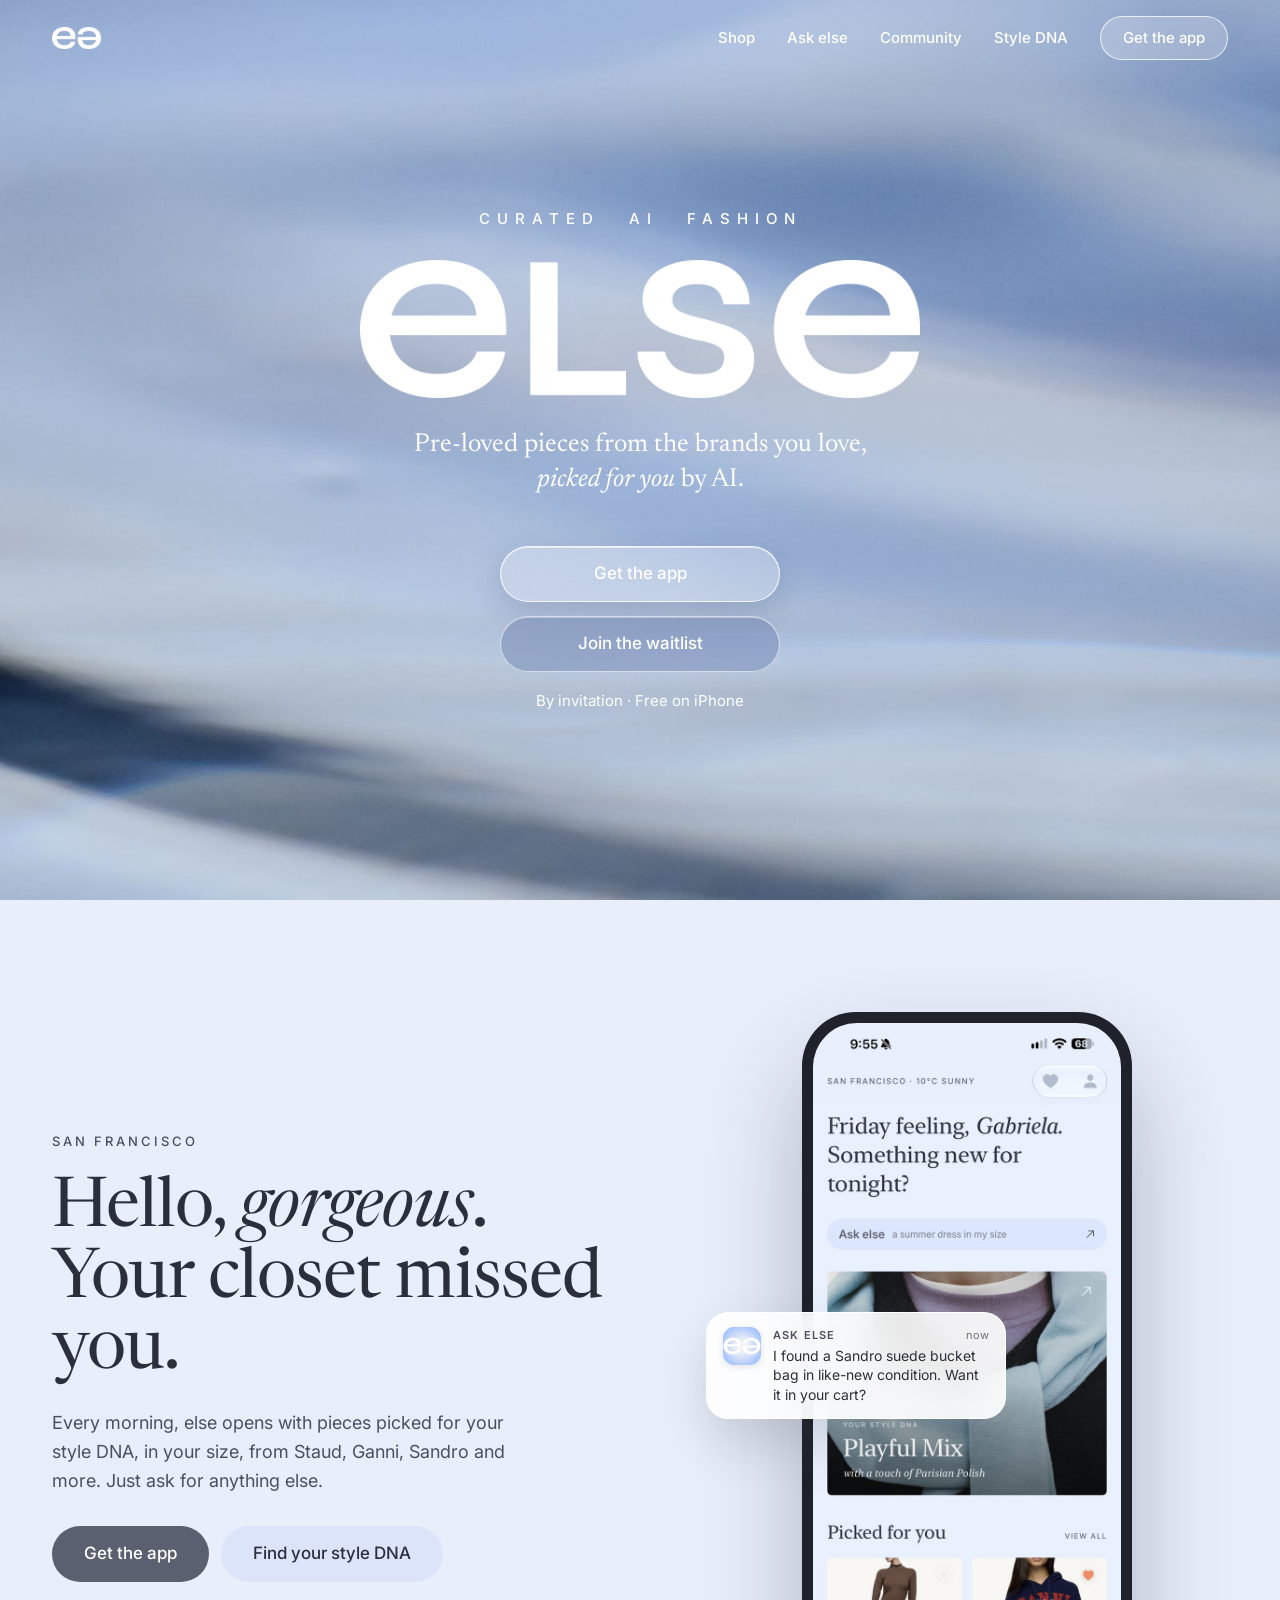
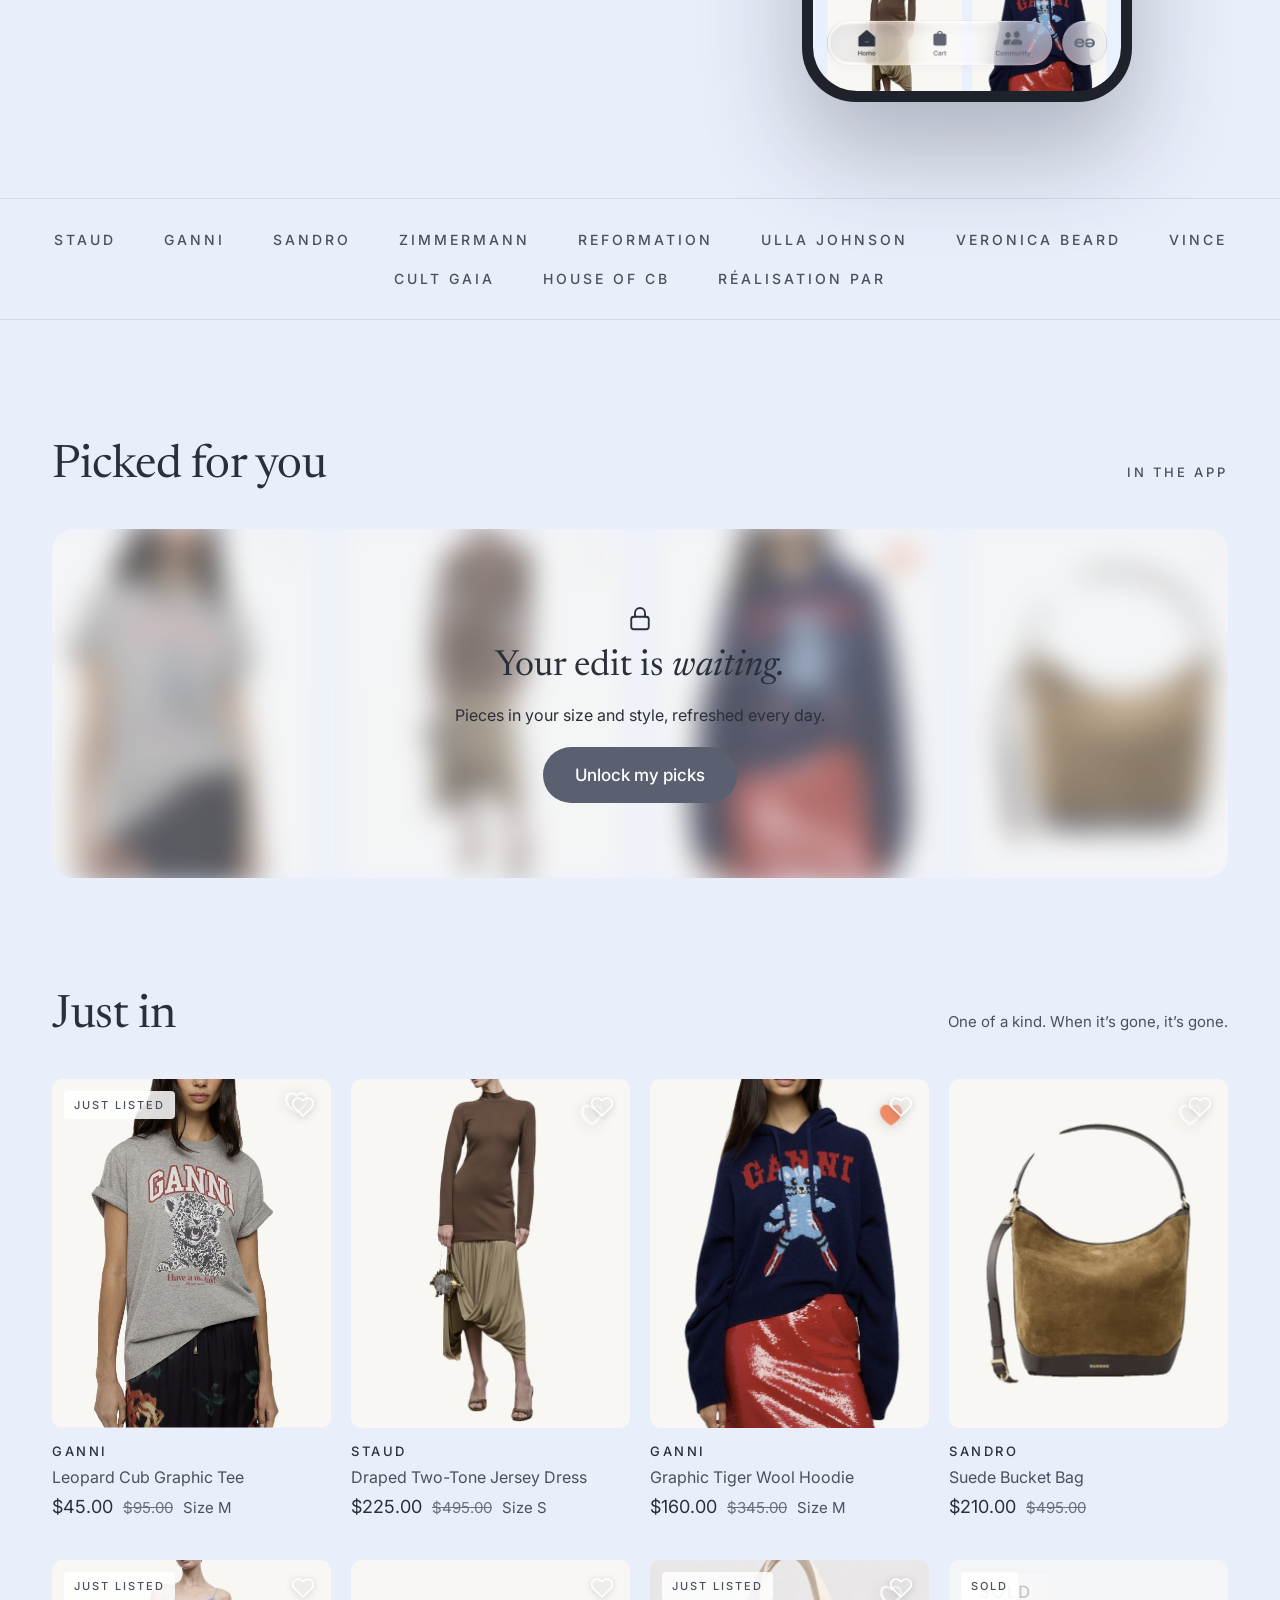
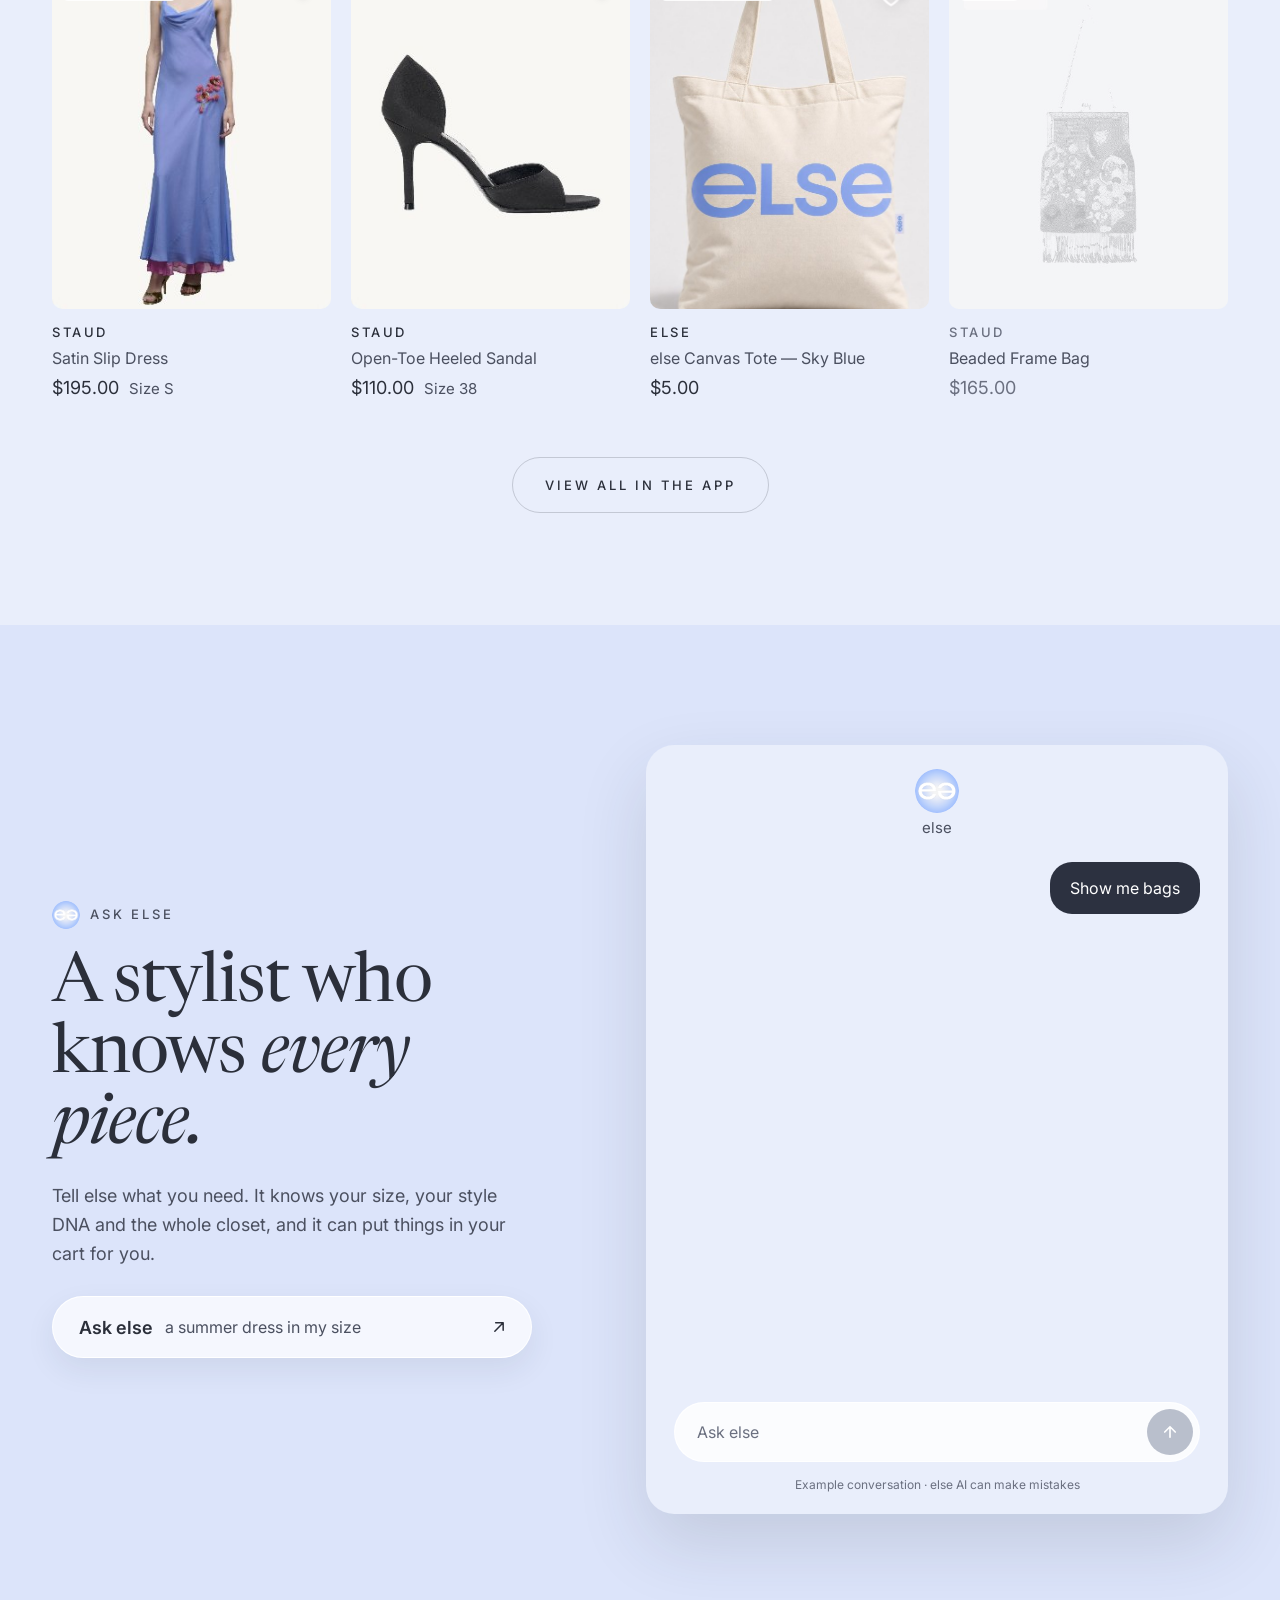
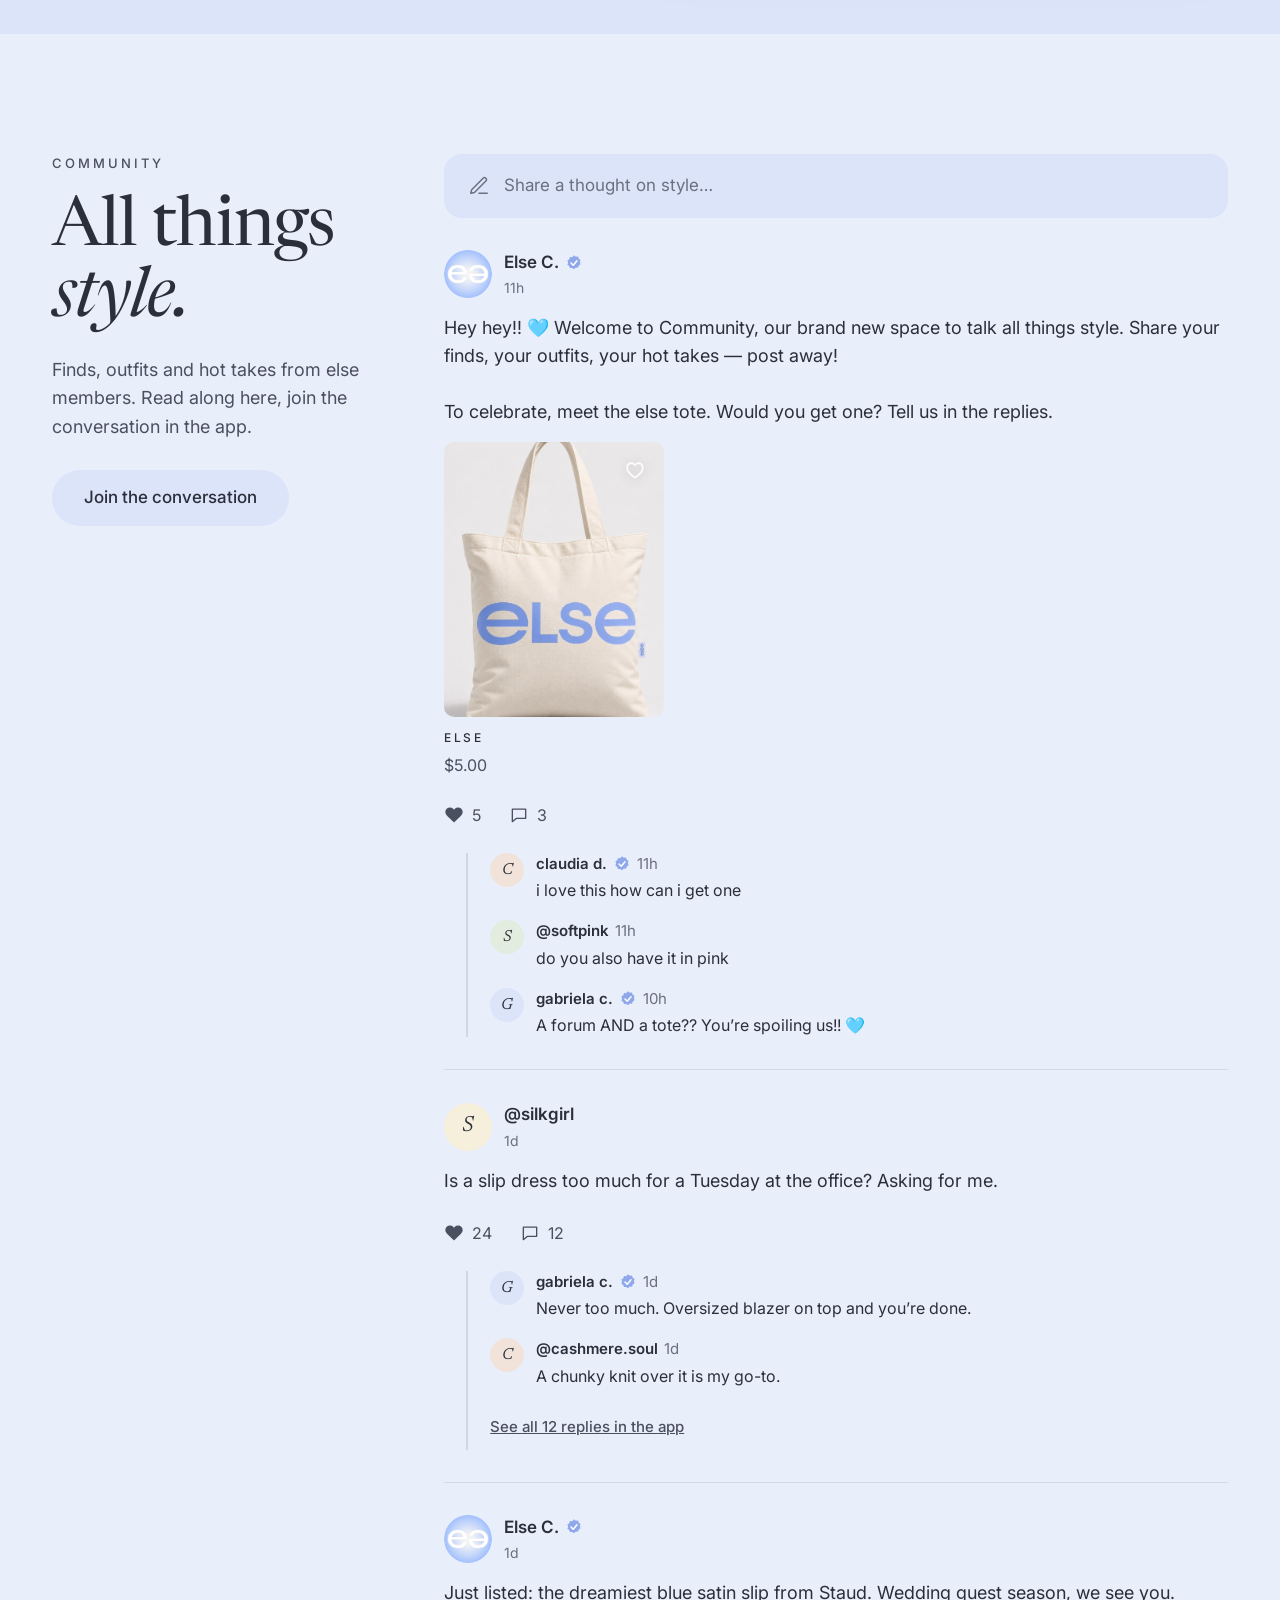
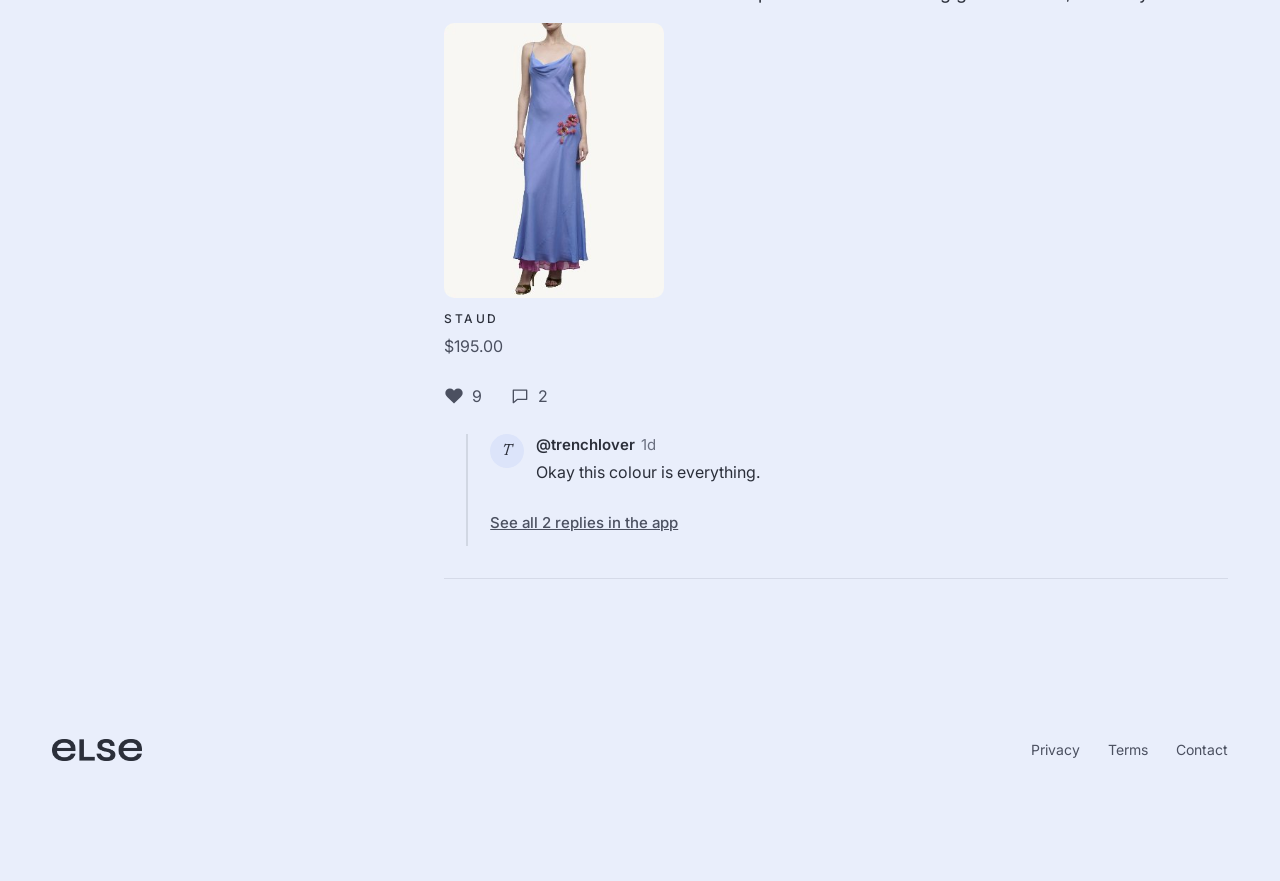
==== commit fd83f67f: "Connect the website to the backend: real pieces, Community, greetings and Ask else" ====
--- a/index.html
+++ b/index.html
@@ -62,12 +62,8 @@
          ================================================================= -->
     <section class="preview container" aria-labelledby="preview-title">
       <div class="preview__text" data-greeting>
-        <span class="eyebrow" data-greeting-label>Good morning</span>
-        <h2 class="display preview__title" id="preview-title">
-          <span data-greeting-lead>Hello,</span>
-          <em data-greeting-name>gorgeous.</em>
-          <span data-greeting-tail>Your closet missed you.</span>
-        </h2>
+        <span class="eyebrow" data-greeting-label>San Francisco</span>
+        <h2 class="display preview__title" id="preview-title" data-greeting-title>Hello, <em>gorgeous.</em> Your closet missed you.</h2>
         <p class="lead">Every morning, else opens with pieces picked for your style DNA, in your size, from Staud, Ganni, Sandro and more. Just ask for anything else.</p>
         <div class="preview__actions">
           <button class="btn btn--primary" type="button" data-get-app>Get the app</button>
--- a/css/else.css
+++ b/css/else.css
@@ -442,7 +442,7 @@
   padding: 14px 16px;
   border-radius: 22px;
   border: 1px solid rgba(255, 255, 255, 0.95);
-  background: rgba(255, 255, 255, 0.8);
+  background: rgba(255, 255, 255, 0.9);
   -webkit-backdrop-filter: blur(18px);
   backdrop-filter: blur(18px);
   box-shadow: 0 24px 50px rgba(43, 47, 58, 0.16);
@@ -516,7 +516,7 @@
 }
 
 .notif[data-pos="2"] {
-  opacity: 0.5;
+  opacity: 0.35;
   transform: translateY(196px) scale(0.94);
   z-index: 1;
 }
@@ -1557,6 +1557,22 @@
   flex: none;
 }
 
+/* Photos of a post */
+.post__photos {
+  display: grid;
+  grid-template-columns: repeat(auto-fill, minmax(160px, 1fr));
+  gap: 10px;
+  max-width: 520px;
+}
+
+.post__photos img {
+  width: 100%;
+  aspect-ratio: 4 / 5;
+  object-fit: cover;
+  border-radius: var(--radius-tile);
+  background: var(--tile);
+}
+
 /* Item attached to a post */
 .post__item {
   color: inherit;
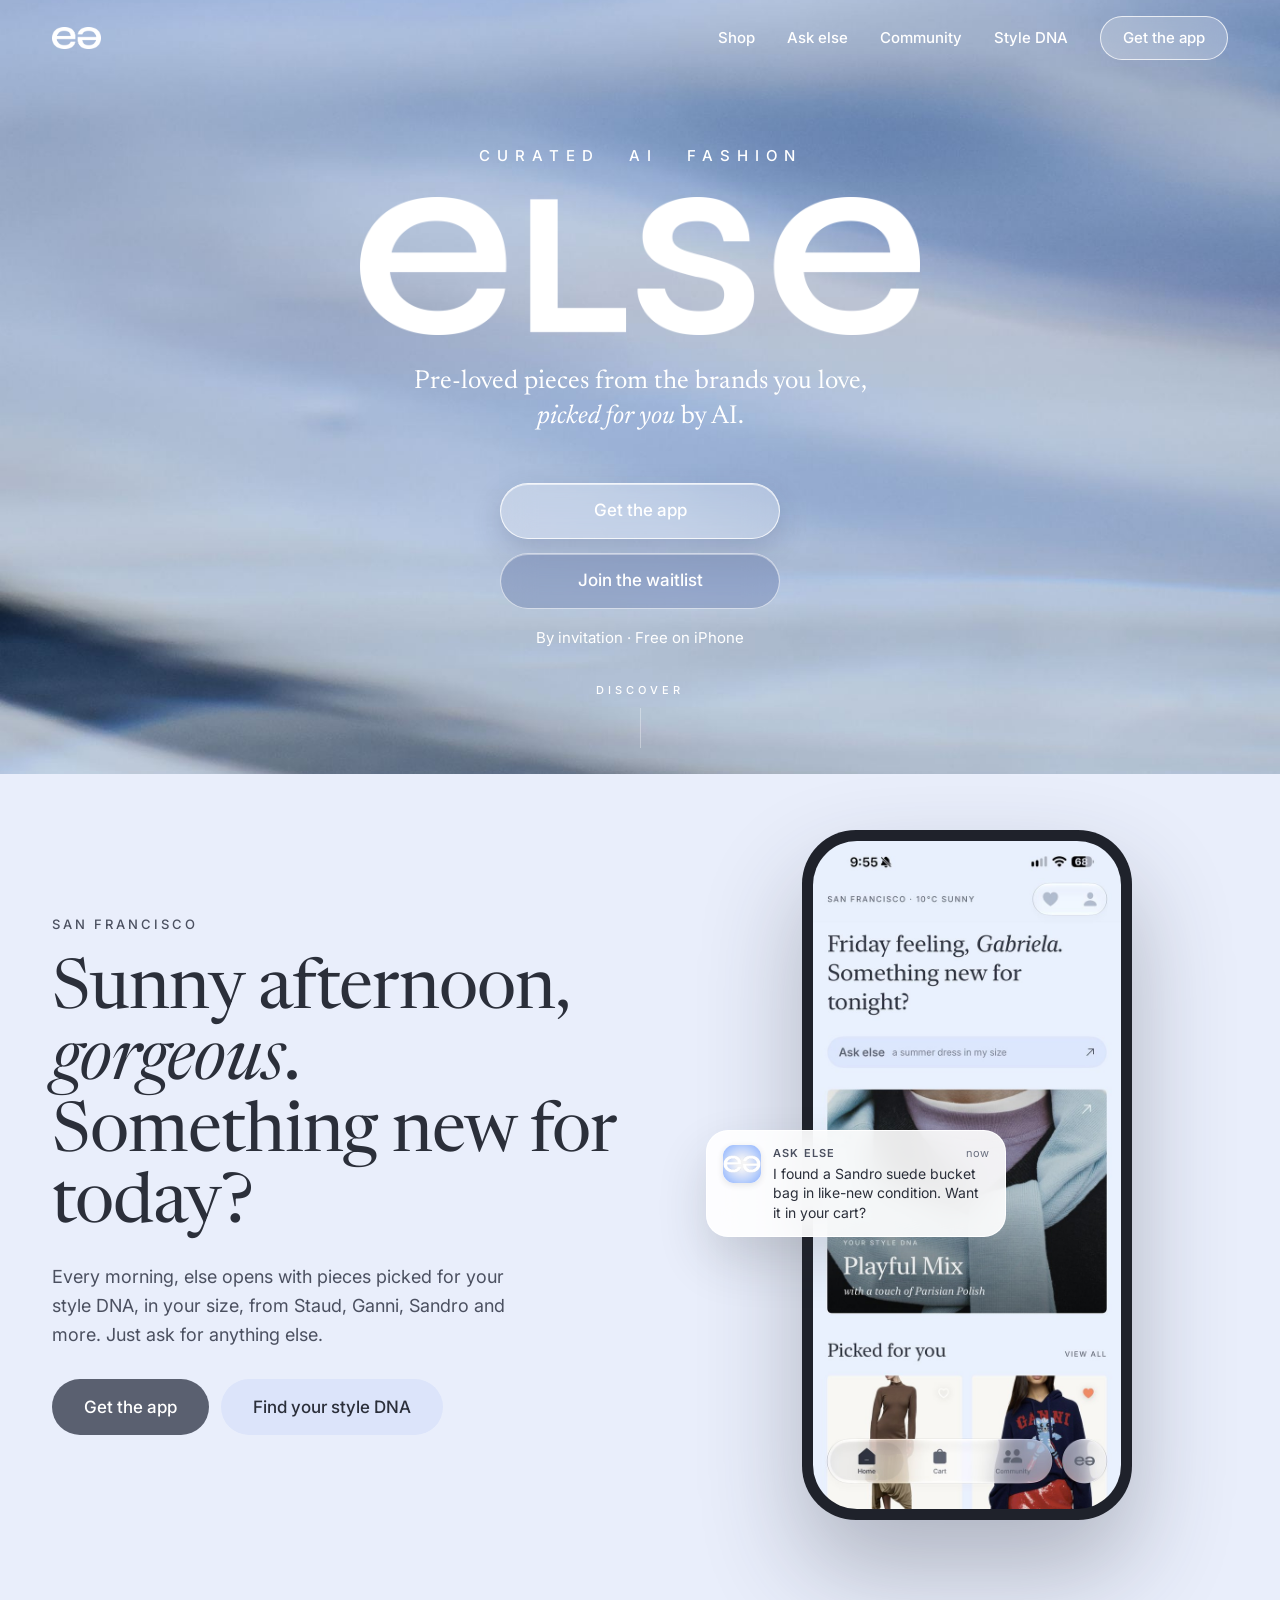
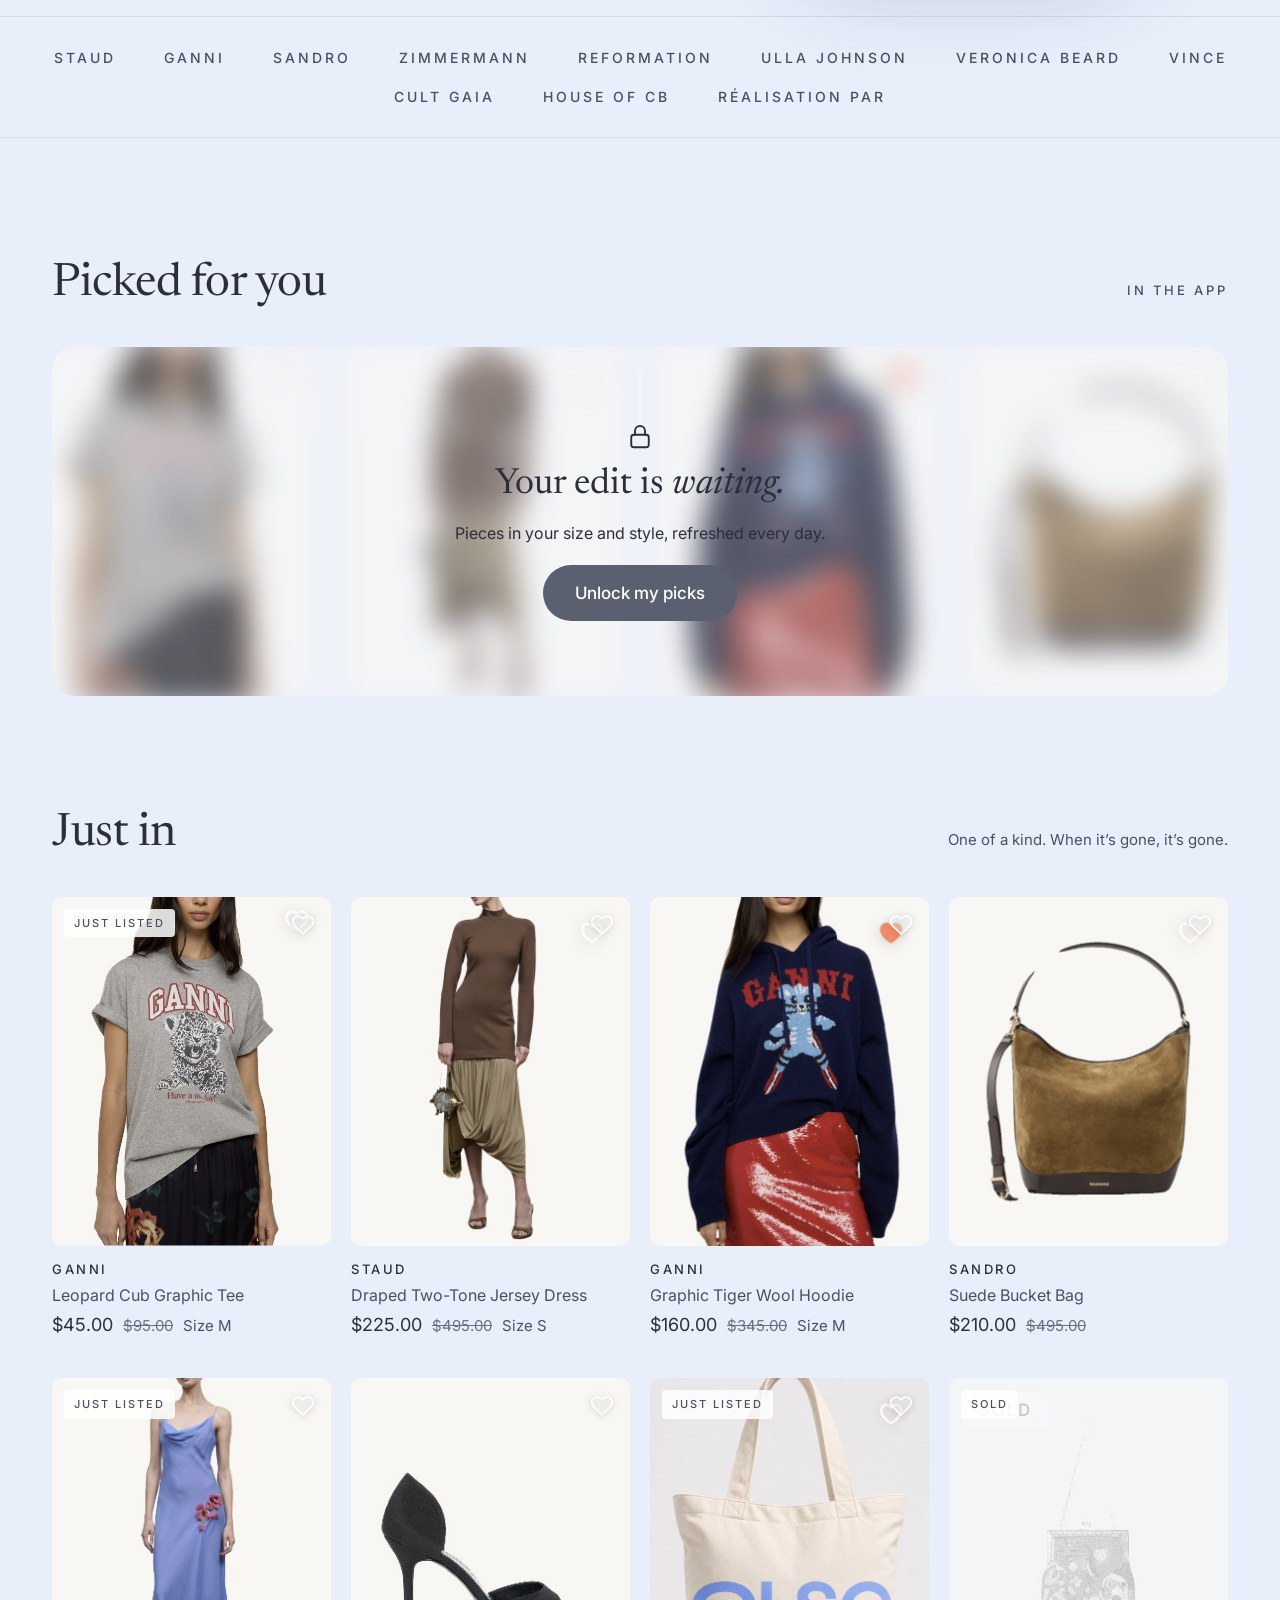
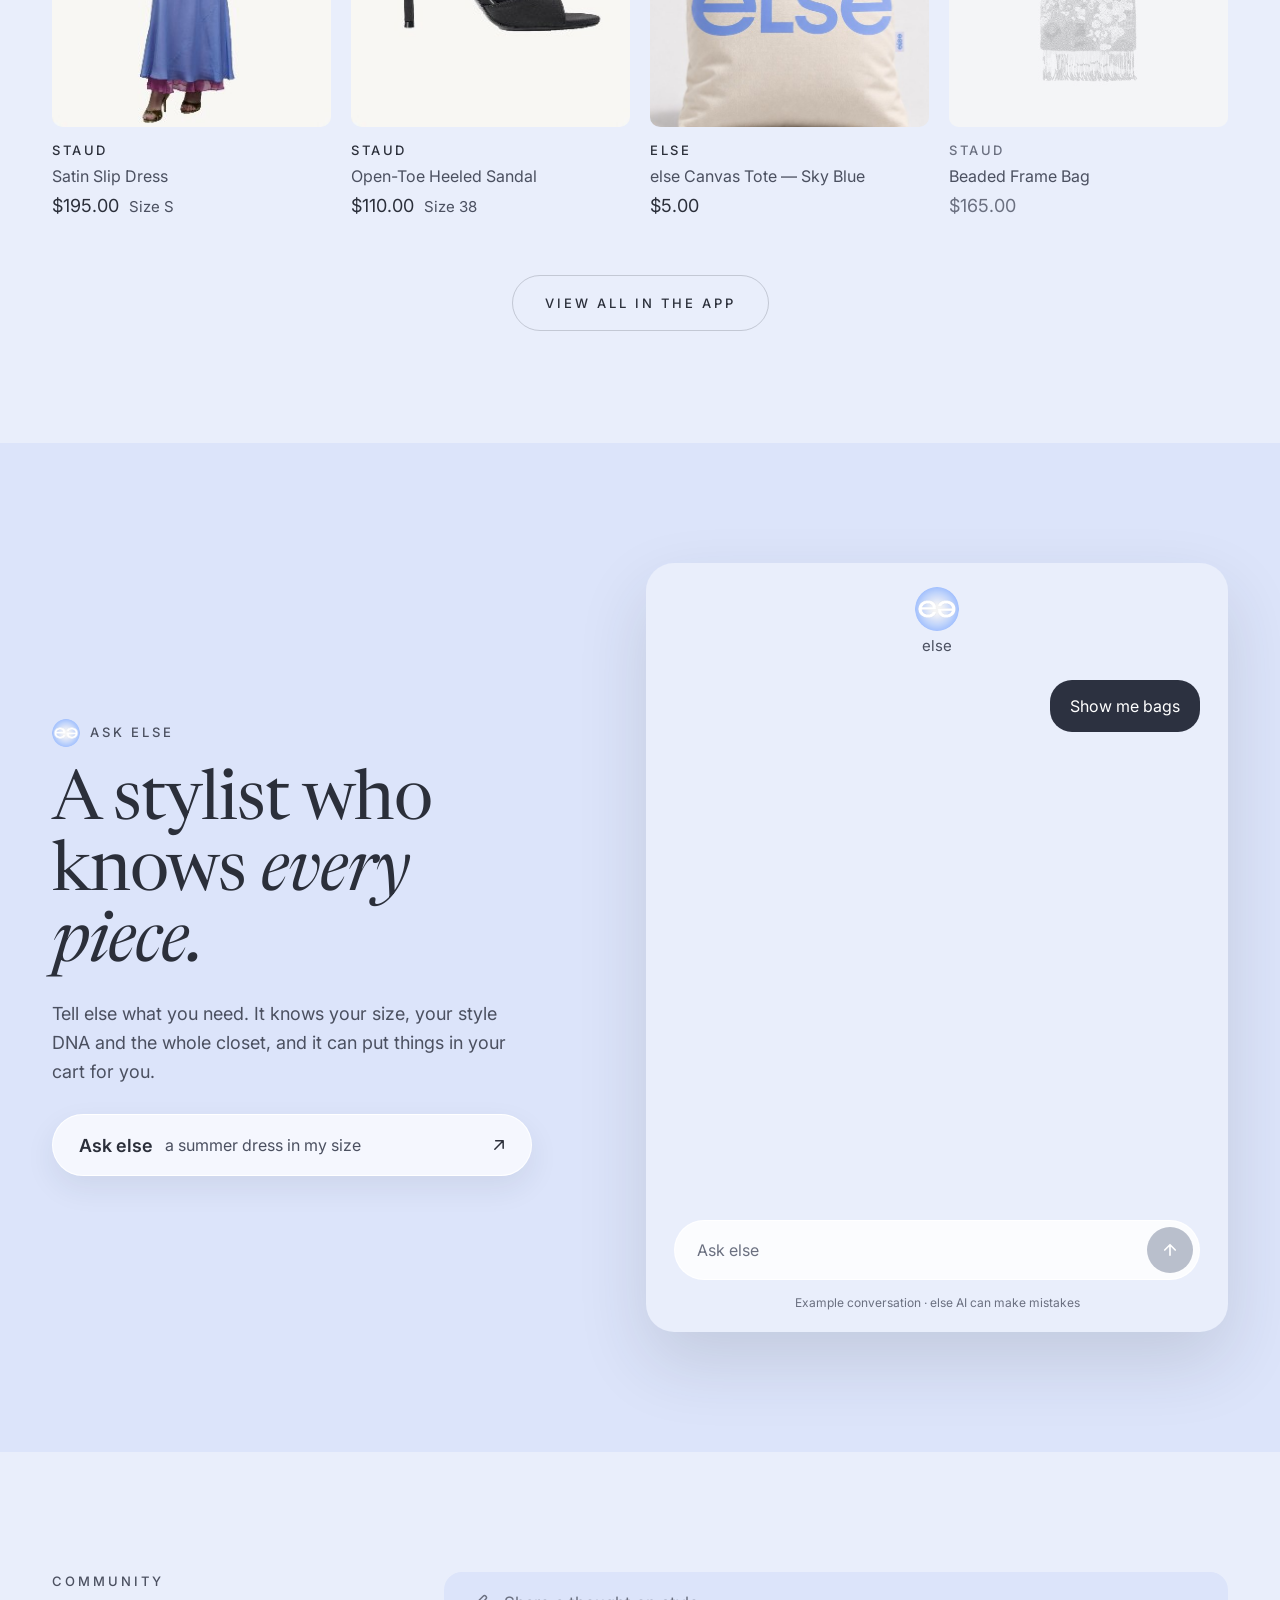
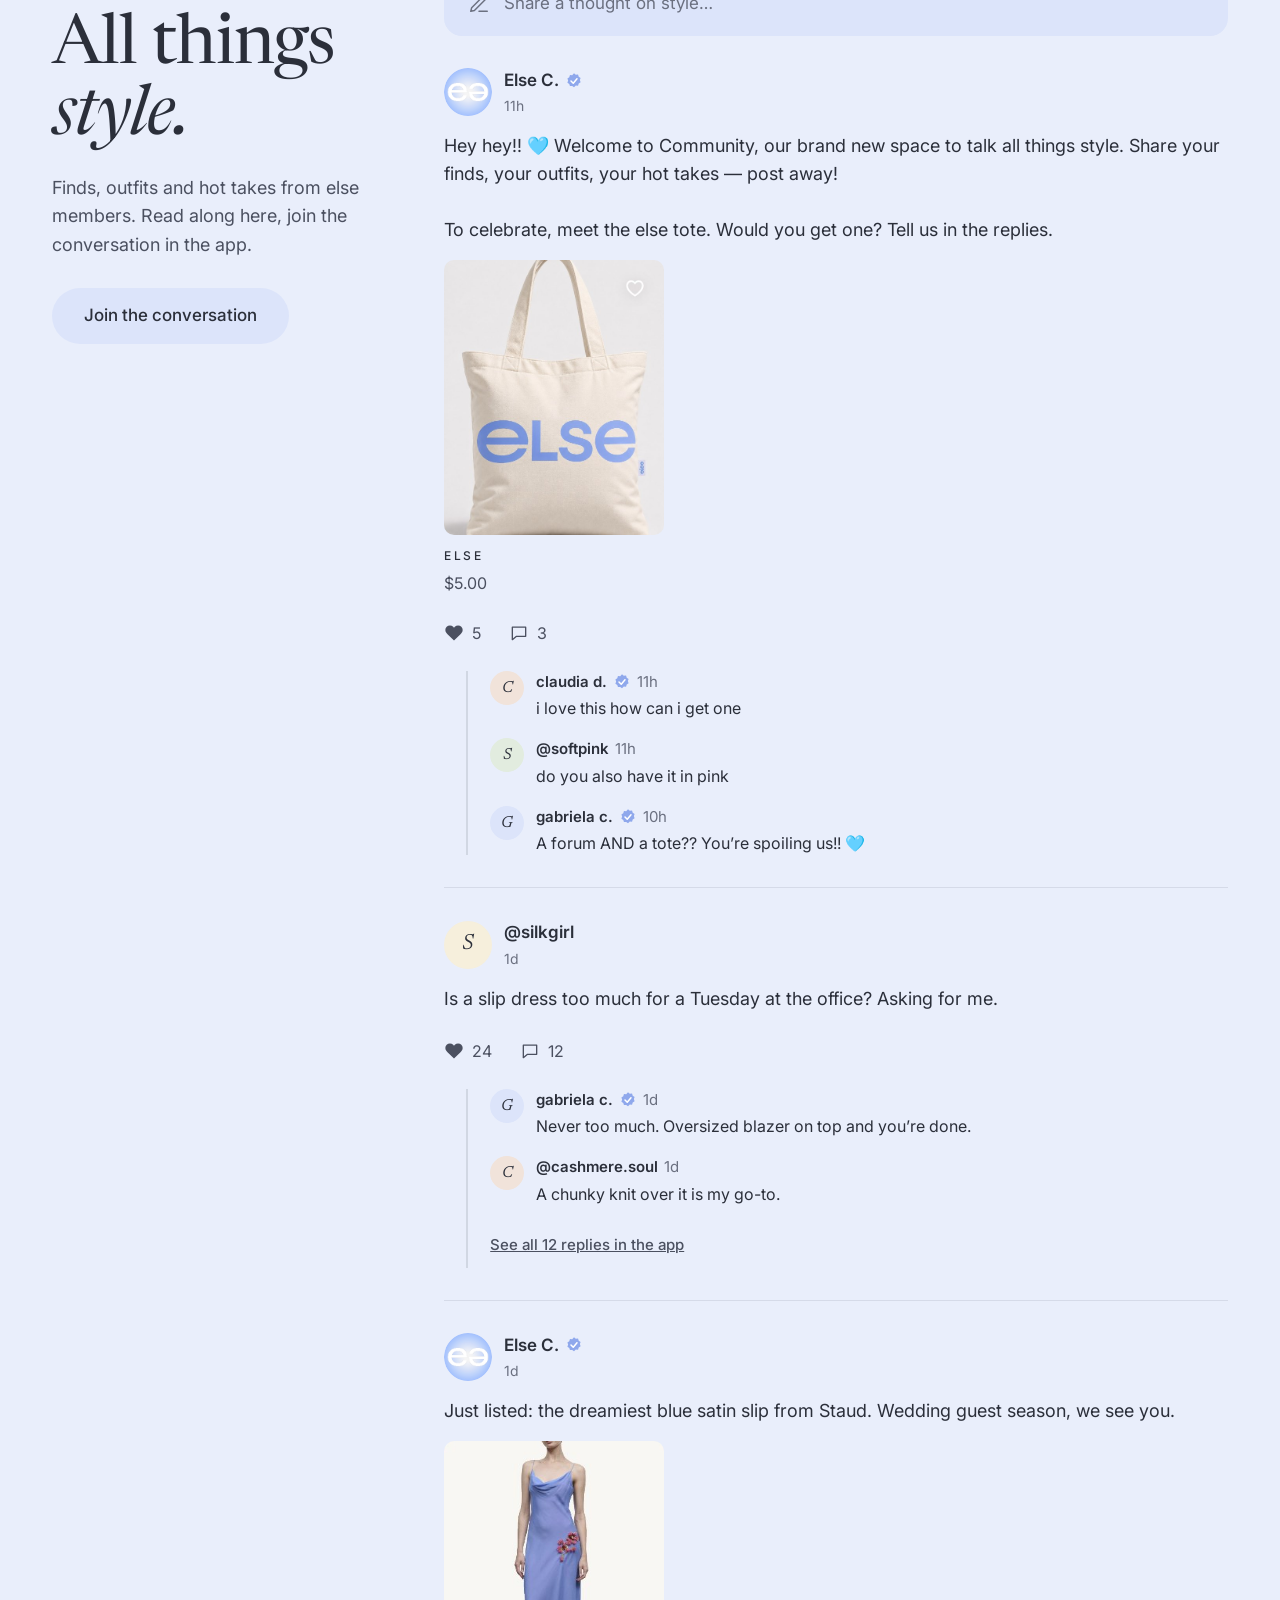
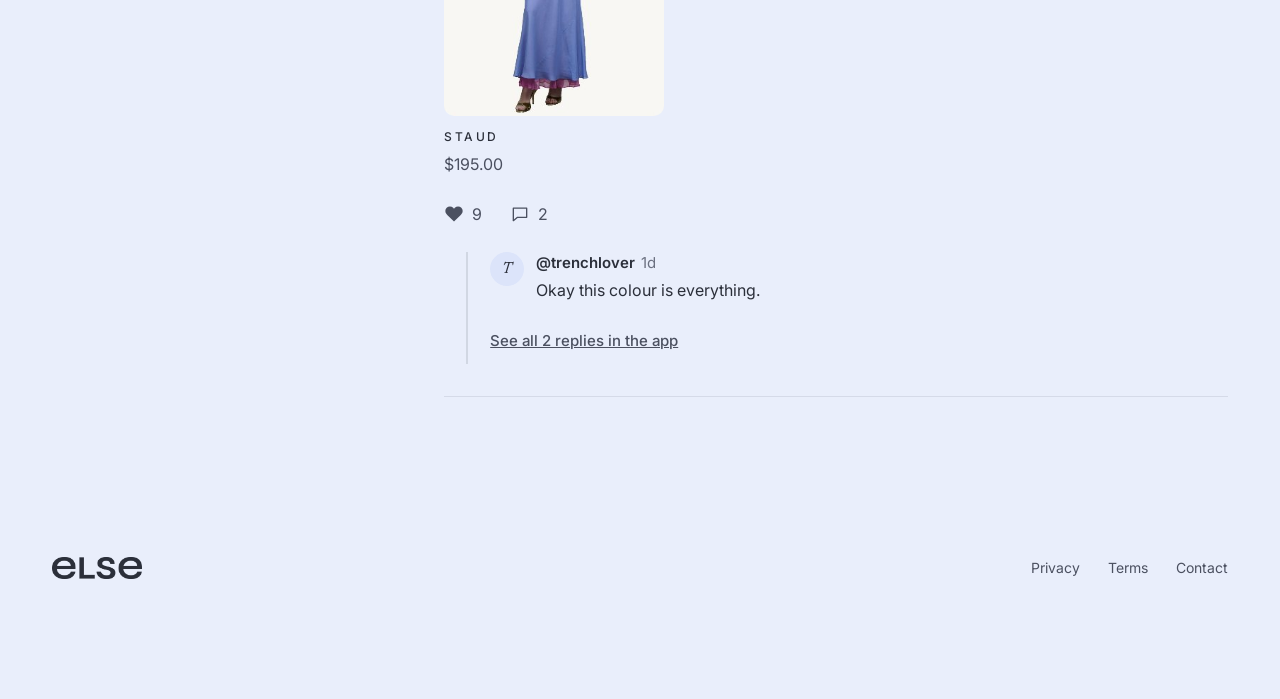
==== commit 4e0c49c3: "Discover cue, peek of the next section and anonymous statistics" ====
--- a/index.html
+++ b/index.html
@@ -53,6 +53,11 @@
         <span class="hero__note">By invitation · Free on iPhone</span>
       </div>
     </div>
+    <!-- Tells people there is more below; fades away once they scroll -->
+    <a class="scroll-cue" href="#discover" data-scroll-cue>
+      <span>Discover</span>
+      <span class="scroll-cue__line" aria-hidden="true"></span>
+    </a>
   </section>
 
   <main>
@@ -60,7 +65,7 @@
     <!-- =================================================================
          App preview: greeting + iPhone showing the app's Home
          ================================================================= -->
-    <section class="preview container" aria-labelledby="preview-title">
+    <section class="preview container" id="discover" aria-labelledby="preview-title" data-track-section="preview">
       <div class="preview__text" data-greeting>
         <span class="eyebrow" data-greeting-label>San Francisco</span>
         <h2 class="display preview__title" id="preview-title" data-greeting-title>Hello, <em>gorgeous.</em> Your closet missed you.</h2>
@@ -85,14 +90,14 @@
     <!-- =================================================================
          Brands (from the admin's brand list)
          ================================================================= -->
-    <section class="brands" aria-label="Brands on else">
+    <section class="brands" aria-label="Brands on else" data-track-section="brands">
       <ul class="brands__list container" data-brands></ul>
     </section>
 
     <!-- =================================================================
          Shop: "Picked for you" (locked, it lives in the app) + "Just in"
          ================================================================= -->
-    <section class="shop container" id="shop" aria-labelledby="picked-title">
+    <section class="shop container" id="shop" aria-labelledby="picked-title" data-track-section="shop">
       <div class="shop__head">
         <h2 class="shop__title" id="picked-title">Picked for you</h2>
         <span class="eyebrow">In the app</span>
@@ -120,7 +125,7 @@
     <!-- =================================================================
          Ask else: showcase conversation, played like a real chat
          ================================================================= -->
-    <section class="ask" id="ask-else" aria-labelledby="ask-title">
+    <section class="ask" id="ask-else" aria-labelledby="ask-title" data-track-section="ask-else">
       <div class="ask__inner container">
         <div class="ask__text">
           <span class="eyebrow ask__eyebrow"><img src="img/mark.png" alt="" width="28" height="28">Ask else</span>
@@ -154,7 +159,7 @@
     <!-- =================================================================
          Community: real posts the team marks "Show on web" in the admin
          ================================================================= -->
-    <section class="community container" id="community" aria-labelledby="community-title">
+    <section class="community container" id="community" aria-labelledby="community-title" data-track-section="community">
       <div class="community__intro">
         <span class="eyebrow">Community</span>
         <h2 class="display" id="community-title">All things <em>style.</em></h2>
--- a/css/else.css
+++ b/css/else.css
@@ -319,8 +319,9 @@
 
 .hero {
   position: relative;
-  min-height: 100vh;
-  min-height: 100svh;
+  /* A little less than the screen, so the next section peeks out at the bottom */
+  min-height: 86vh;
+  min-height: 86svh;
   display: flex;
   flex-direction: column;
   background-color: #6d7a98;
@@ -365,6 +366,60 @@
   line-height: 1.35;
 }
 
+/* "Discover" cue at the bottom of the sky photo */
+.scroll-cue {
+  position: absolute;
+  left: 50%;
+  bottom: 22px;
+  transform: translateX(-50%);
+  display: flex;
+  flex-direction: column;
+  align-items: center;
+  gap: 10px;
+  min-width: 44px;
+  min-height: 44px;
+  padding: 4px 12px;
+  color: #ffffff;
+  font-size: 11px;
+  font-weight: 500;
+  letter-spacing: 4px;
+  text-transform: uppercase;
+  transition: opacity 0.4s ease;
+}
+
+.scroll-cue__line {
+  position: relative;
+  width: 1px;
+  height: 40px;
+  overflow: hidden;
+  background: rgba(255, 255, 255, 0.35);
+}
+
+.scroll-cue__line::after {
+  content: "";
+  position: absolute;
+  left: 0;
+  top: -40%;
+  width: 1px;
+  height: 40%;
+  background: #ffffff;
+  animation: scroll-cue 1.8s ease-in-out infinite;
+}
+
+@keyframes scroll-cue {
+  0% {
+    top: -40%;
+  }
+  100% {
+    top: 100%;
+  }
+}
+
+.scroll-cue.is-hidden {
+  opacity: 0;
+  pointer-events: none;
+}
+
 .hero__actions {
   display: flex;
   flex-direction: column;
@@ -387,7 +442,7 @@
   flex-wrap: wrap;
   align-items: center;
   gap: 72px;
-  padding-top: 112px;
+  padding-top: 56px;
   padding-bottom: 96px;
 }
 
@@ -1889,6 +1944,16 @@
   box-shadow: 0 16px 40px rgba(43, 47, 58, 0.18);
 }
 
+.app-bar {
+  transition: transform 0.35s ease, opacity 0.35s ease;
+}
+
+.app-bar.is-waiting {
+  transform: translateY(140%);
+  opacity: 0;
+  pointer-events: none;
+}
+
 .app-bar img {
   height: 16px;
   width: auto;
@@ -1937,7 +2002,7 @@
 
   .preview {
     gap: 48px;
-    padding-top: 72px;
+    padding-top: 40px;
     padding-bottom: 64px;
   }
 
@@ -2117,4 +2182,9 @@
   .notif {
     transition: none;
   }
-}
+
+  .scroll-cue__line::after {
+    animation: none;
+    top: 30%;
+  }
+}
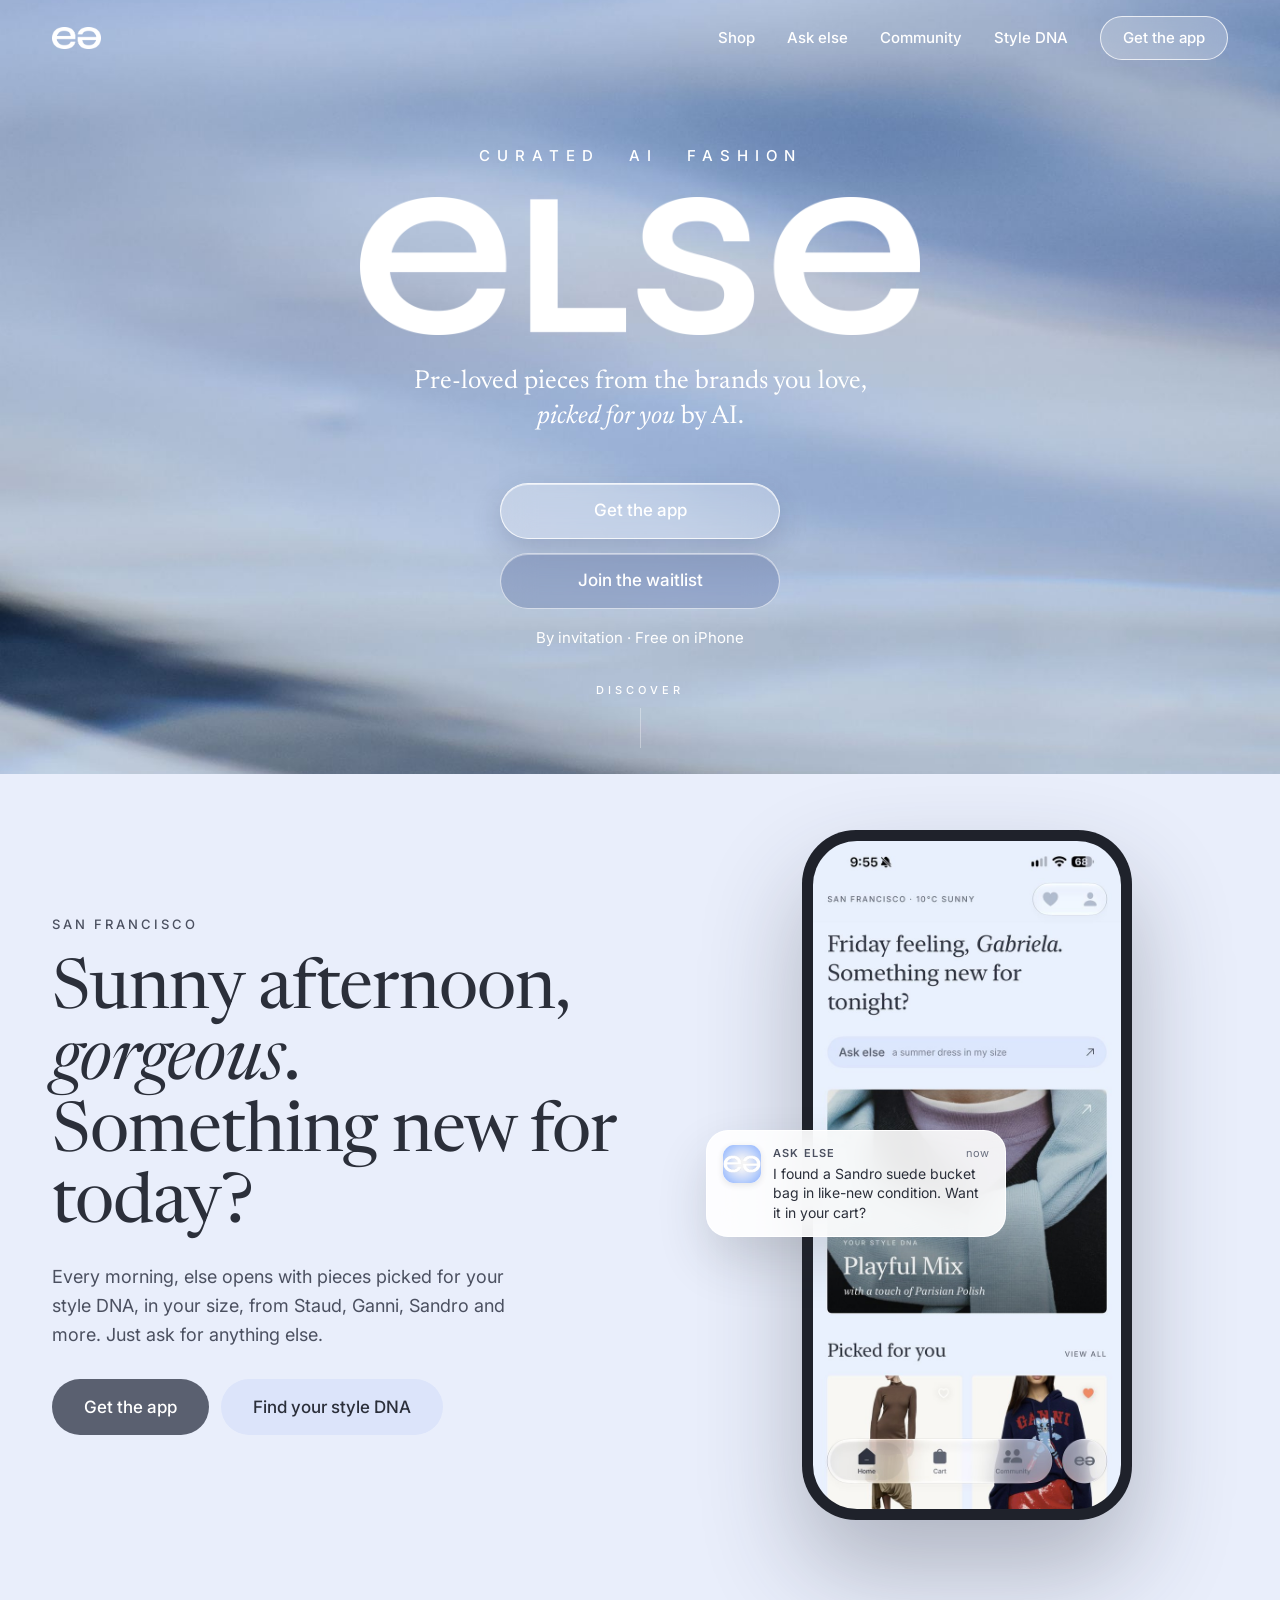
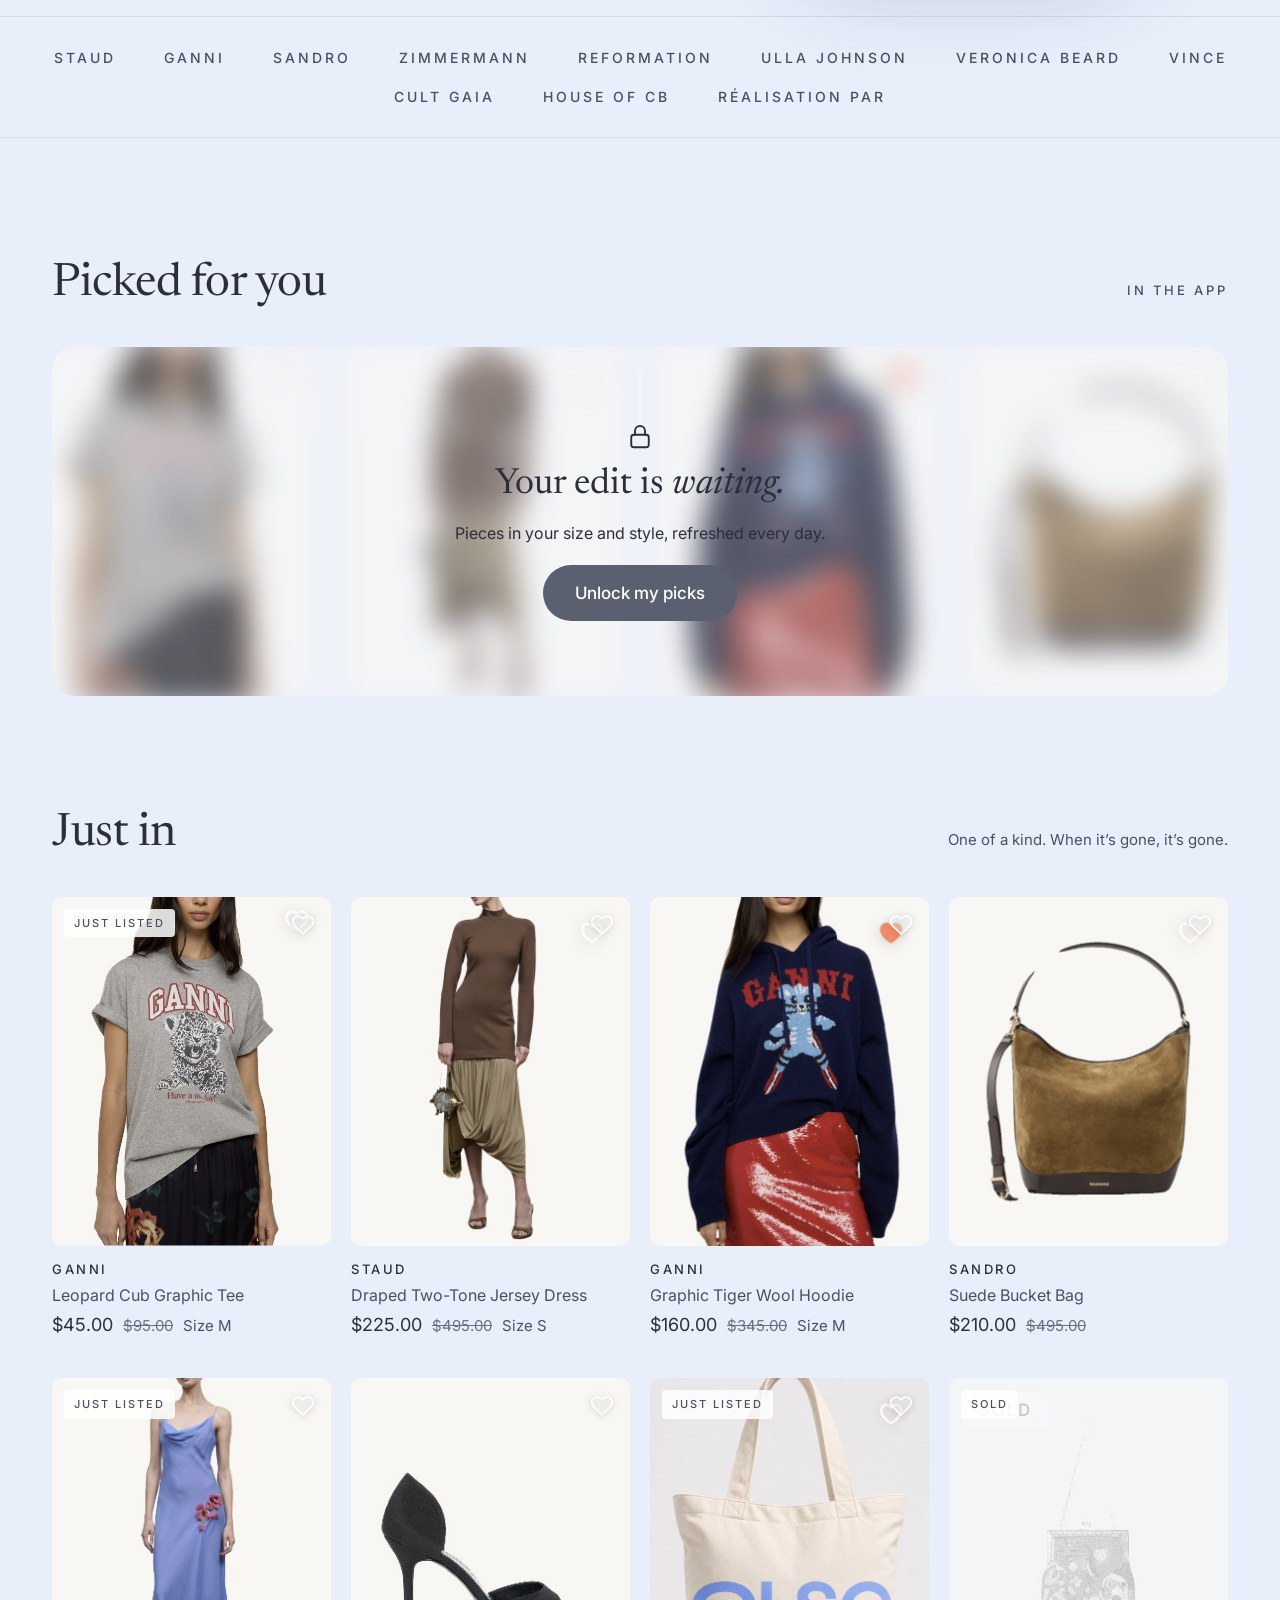
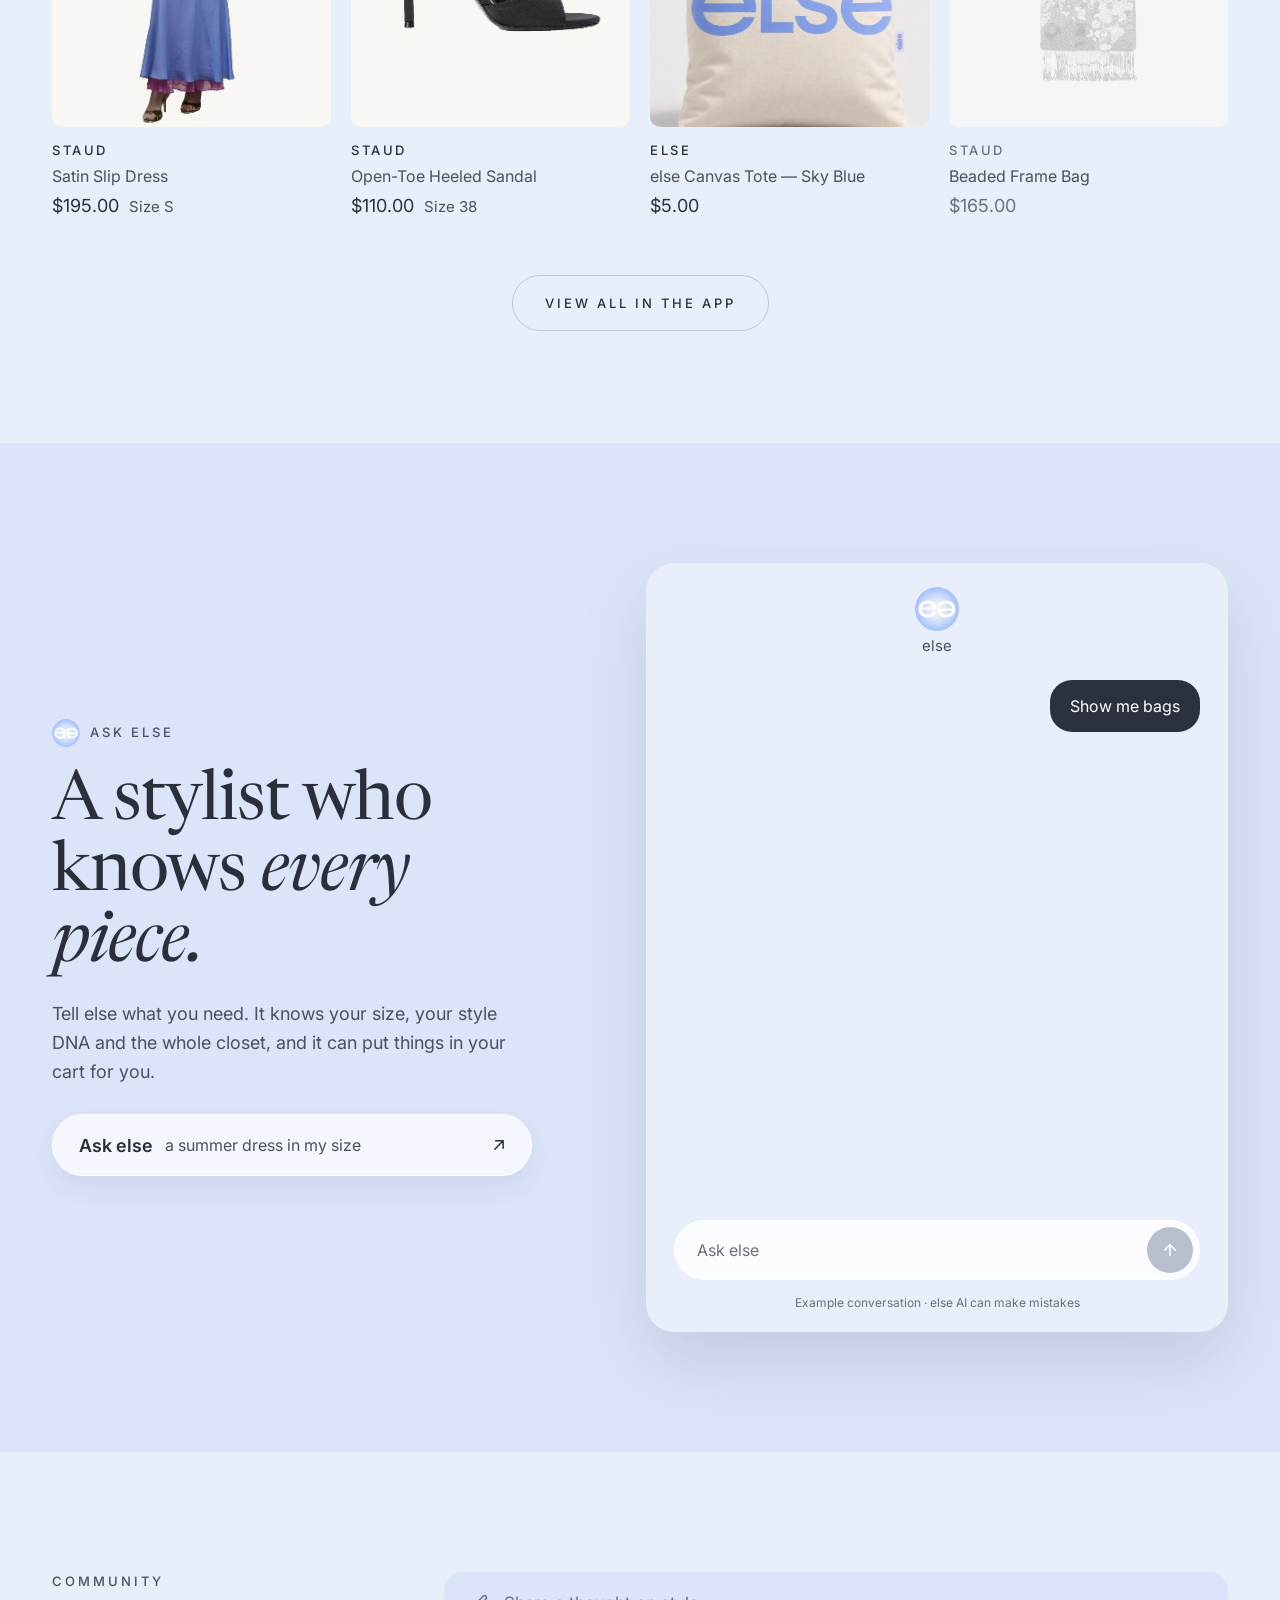
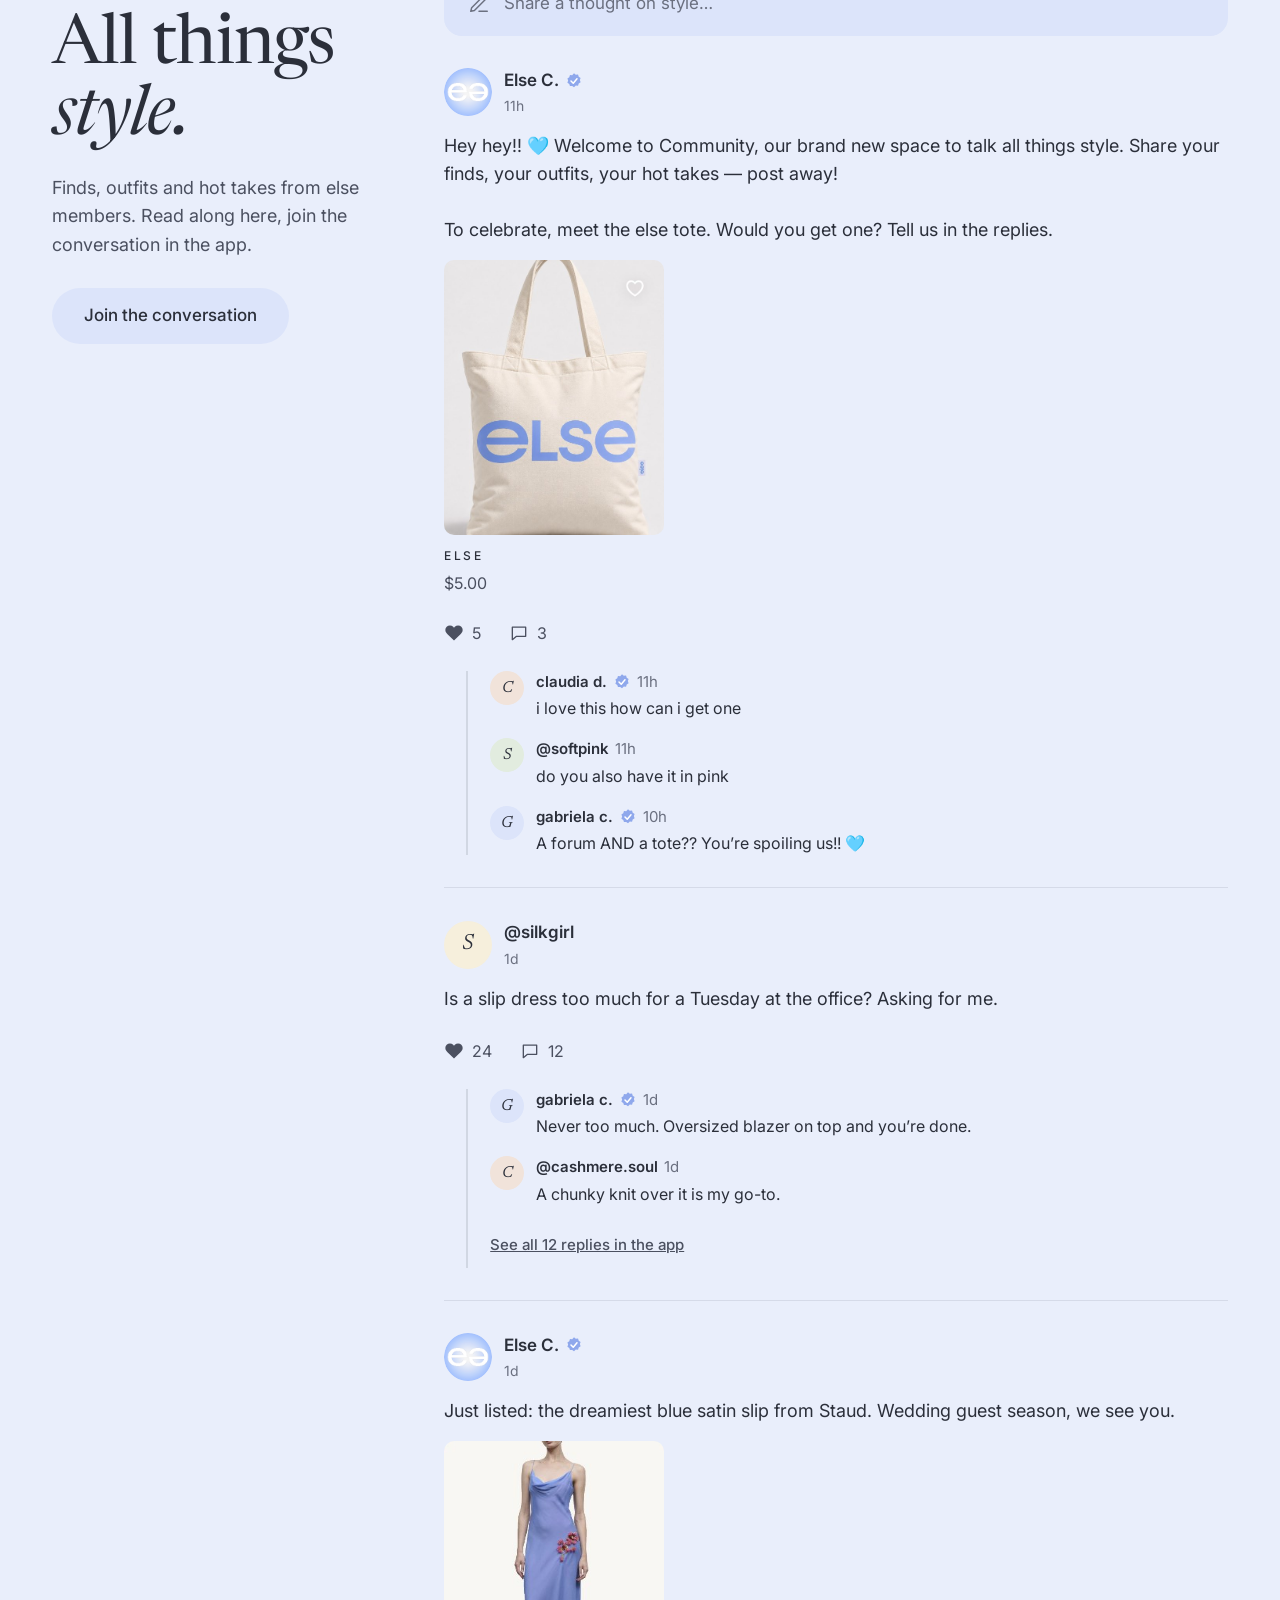
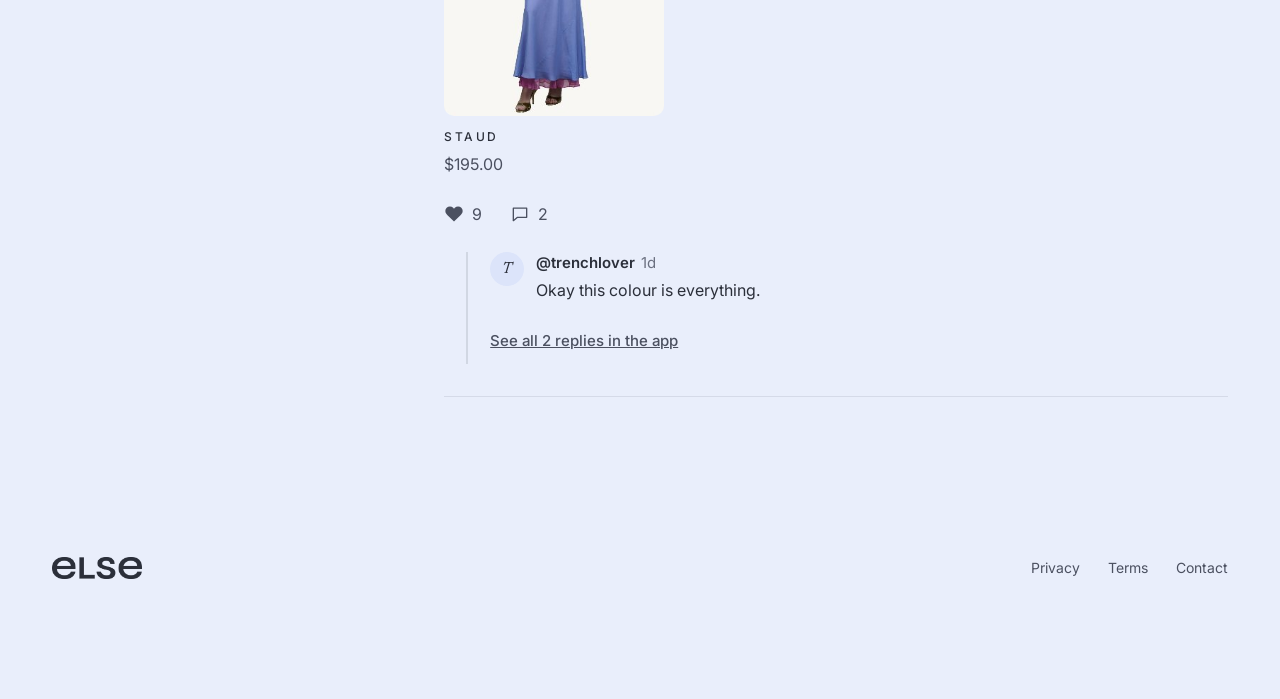
==== commit fe76fe97: "Share preview with the else logo and app icons" ====
--- a/index.html
+++ b/index.html
@@ -8,6 +8,21 @@
   <!-- Work in progress: keep this page out of Google until it replaces the current home page -->
   <meta name="robots" content="noindex, nofollow">
   <meta name="theme-color" content="#e9eefb">
+  <!-- Preview when the link is shared (WhatsApp, iMessage, Instagram...).
+       The image address must be complete: change it to https://elsecompany.com/img/share.jpg at launch. -->
+  <meta property="og:type" content="website">
+  <meta property="og:site_name" content="else">
+  <meta property="og:title" content="else — Curated AI fashion">
+  <meta property="og:description" content="Pre-loved pieces from the brands you love, picked for you by AI. By invitation, on iPhone.">
+  <meta property="og:url" content="https://elsecompany.github.io/else-shop/">
+  <meta property="og:image" content="https://elsecompany.github.io/else-shop/img/share.jpg">
+  <meta property="og:image:width" content="1200">
+  <meta property="og:image:height" content="630">
+  <meta property="og:image:alt" content="else, curated AI fashion">
+  <meta name="twitter:card" content="summary_large_image">
+  <meta name="twitter:image" content="https://elsecompany.github.io/else-shop/img/share.jpg">
+  <link rel="icon" type="image/png" href="img/favicon.png">
+  <link rel="apple-touch-icon" href="img/apple-touch-icon.png">
 
   <link rel="preconnect" href="https://fonts.googleapis.com">
   <link rel="preconnect" href="https://fonts.gstatic.com" crossorigin>
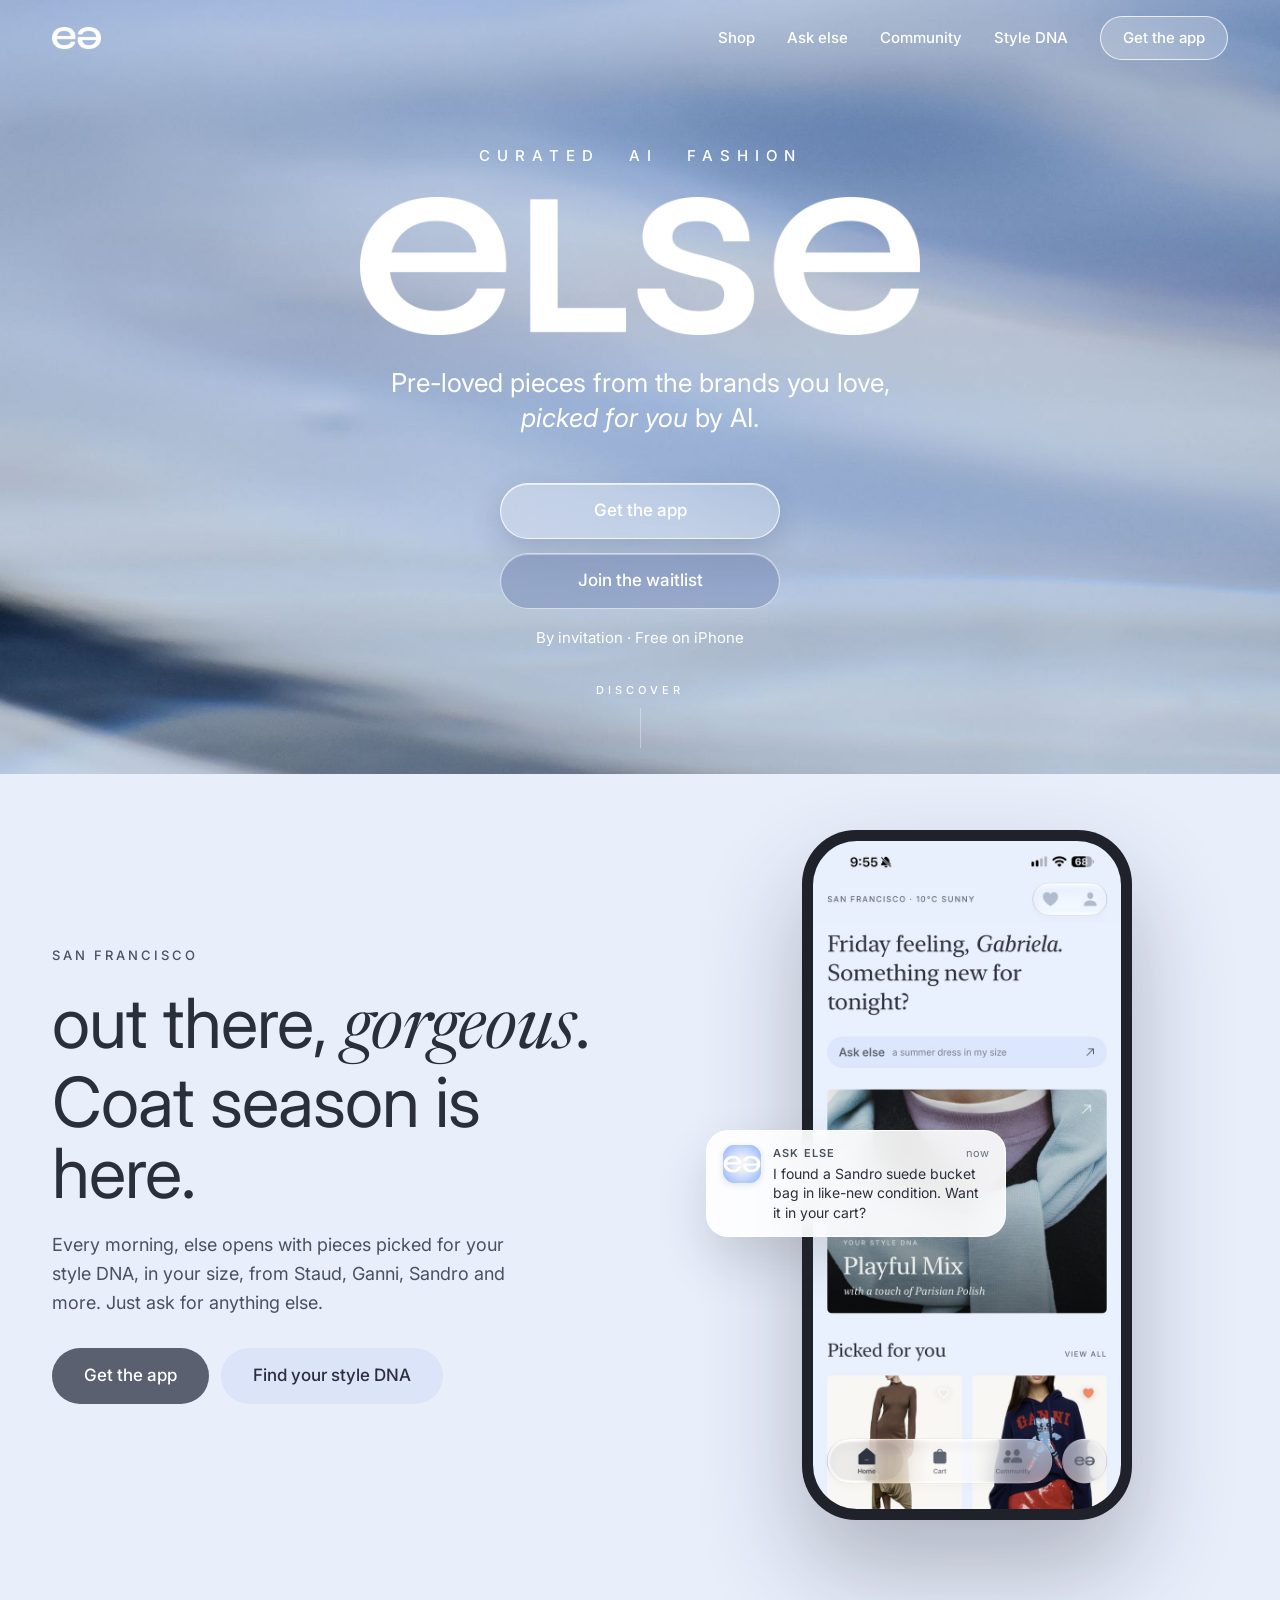
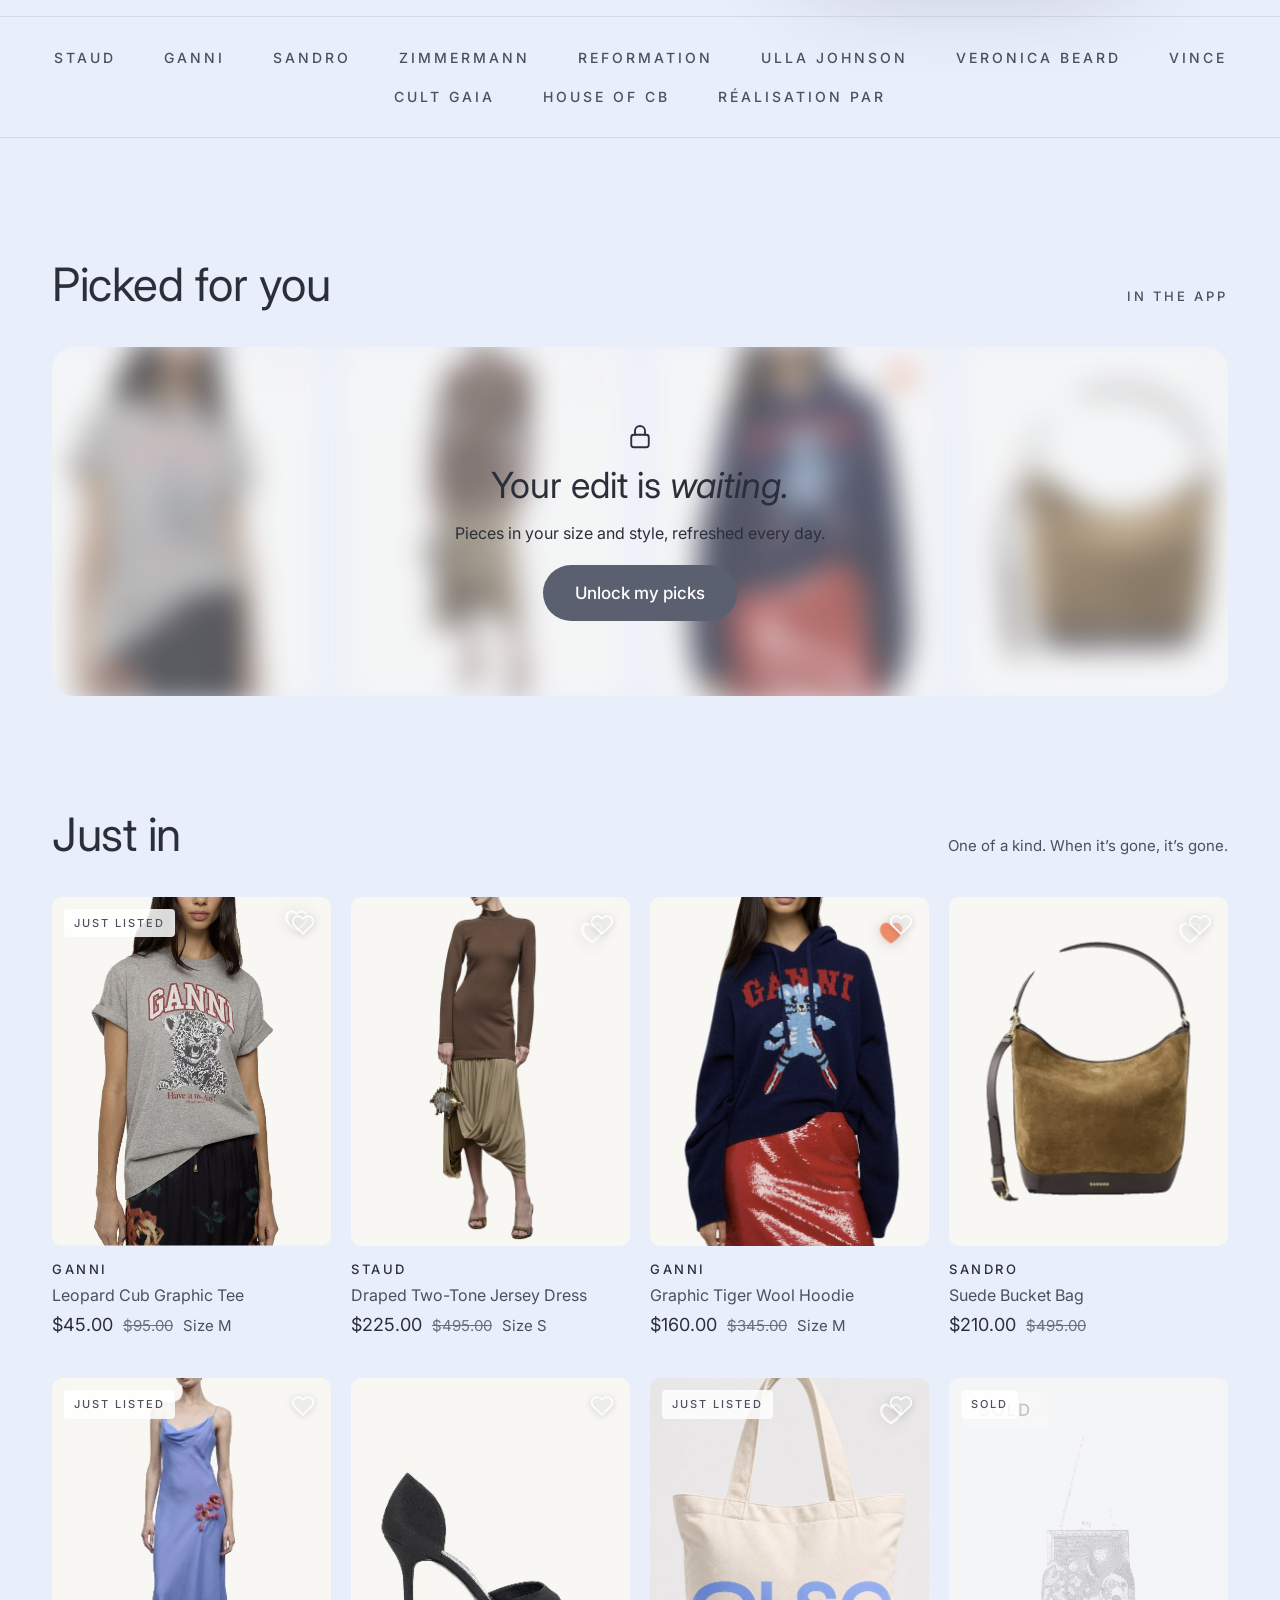
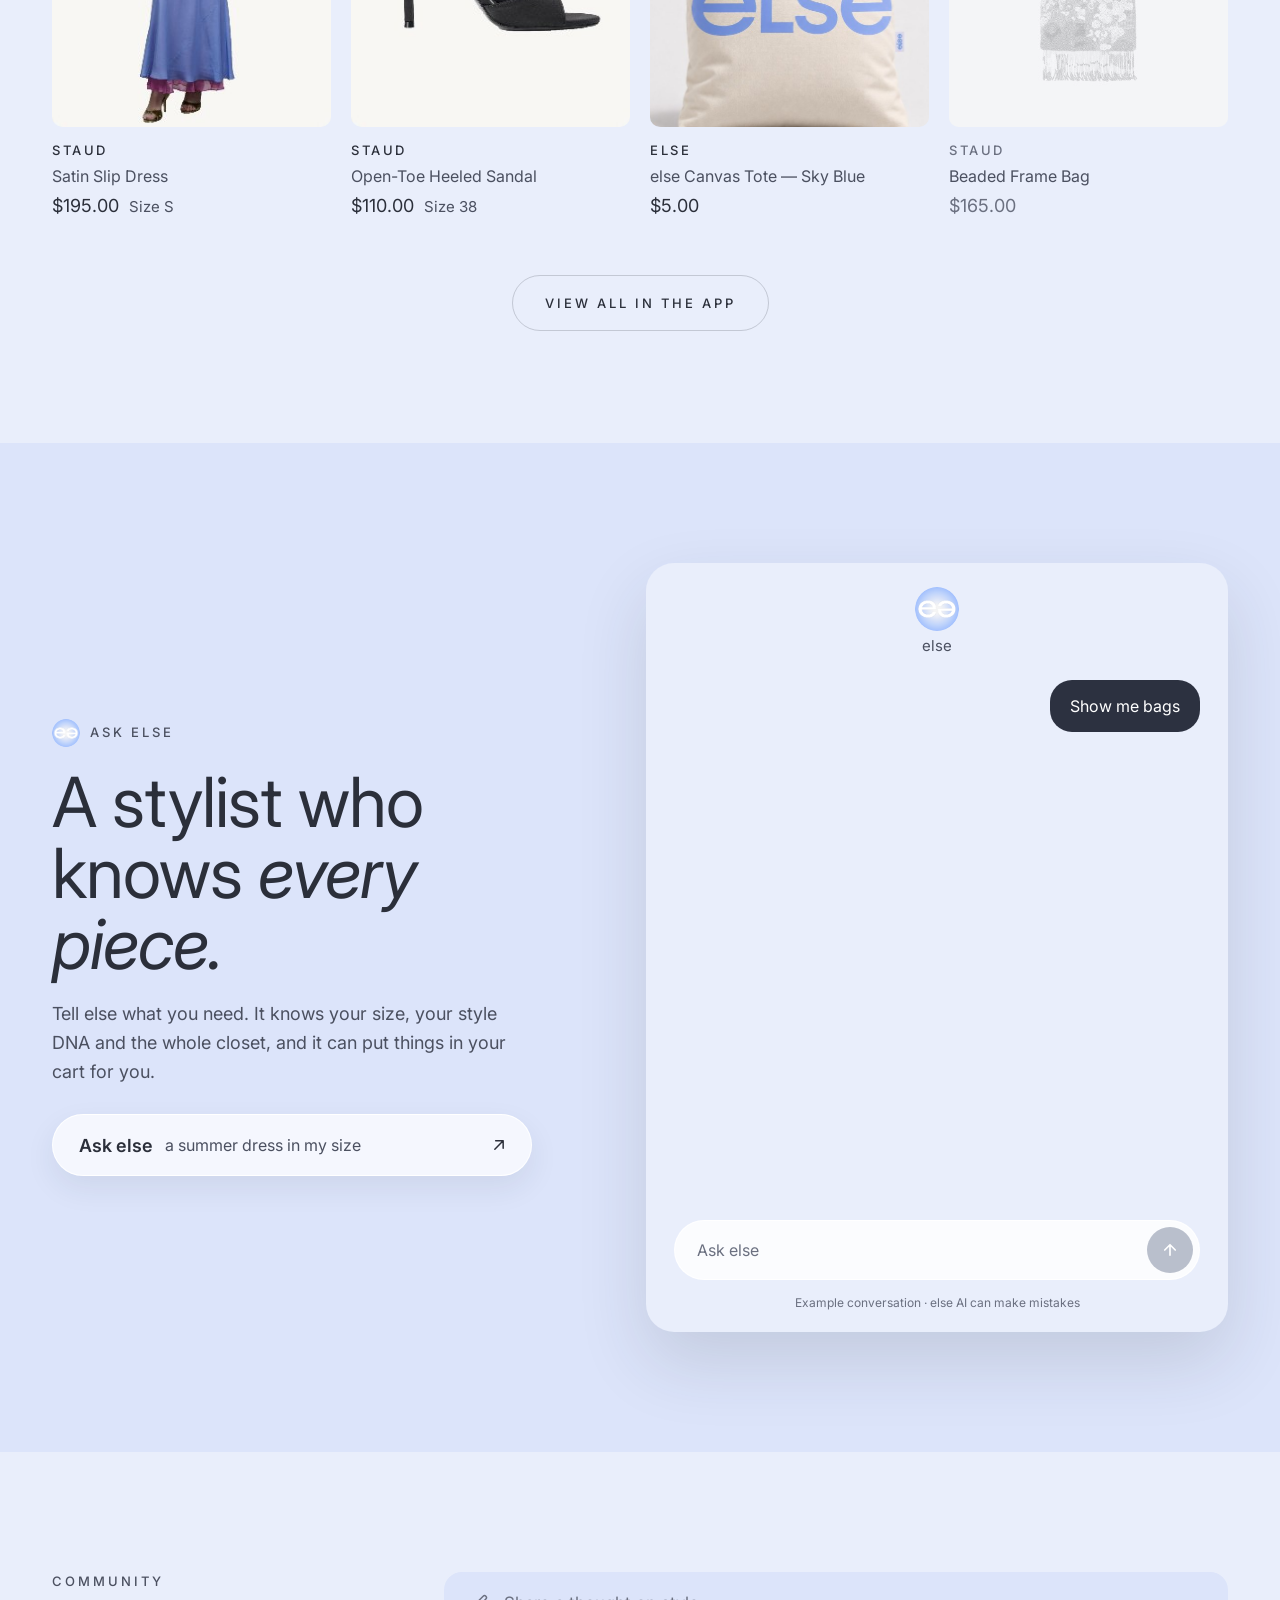
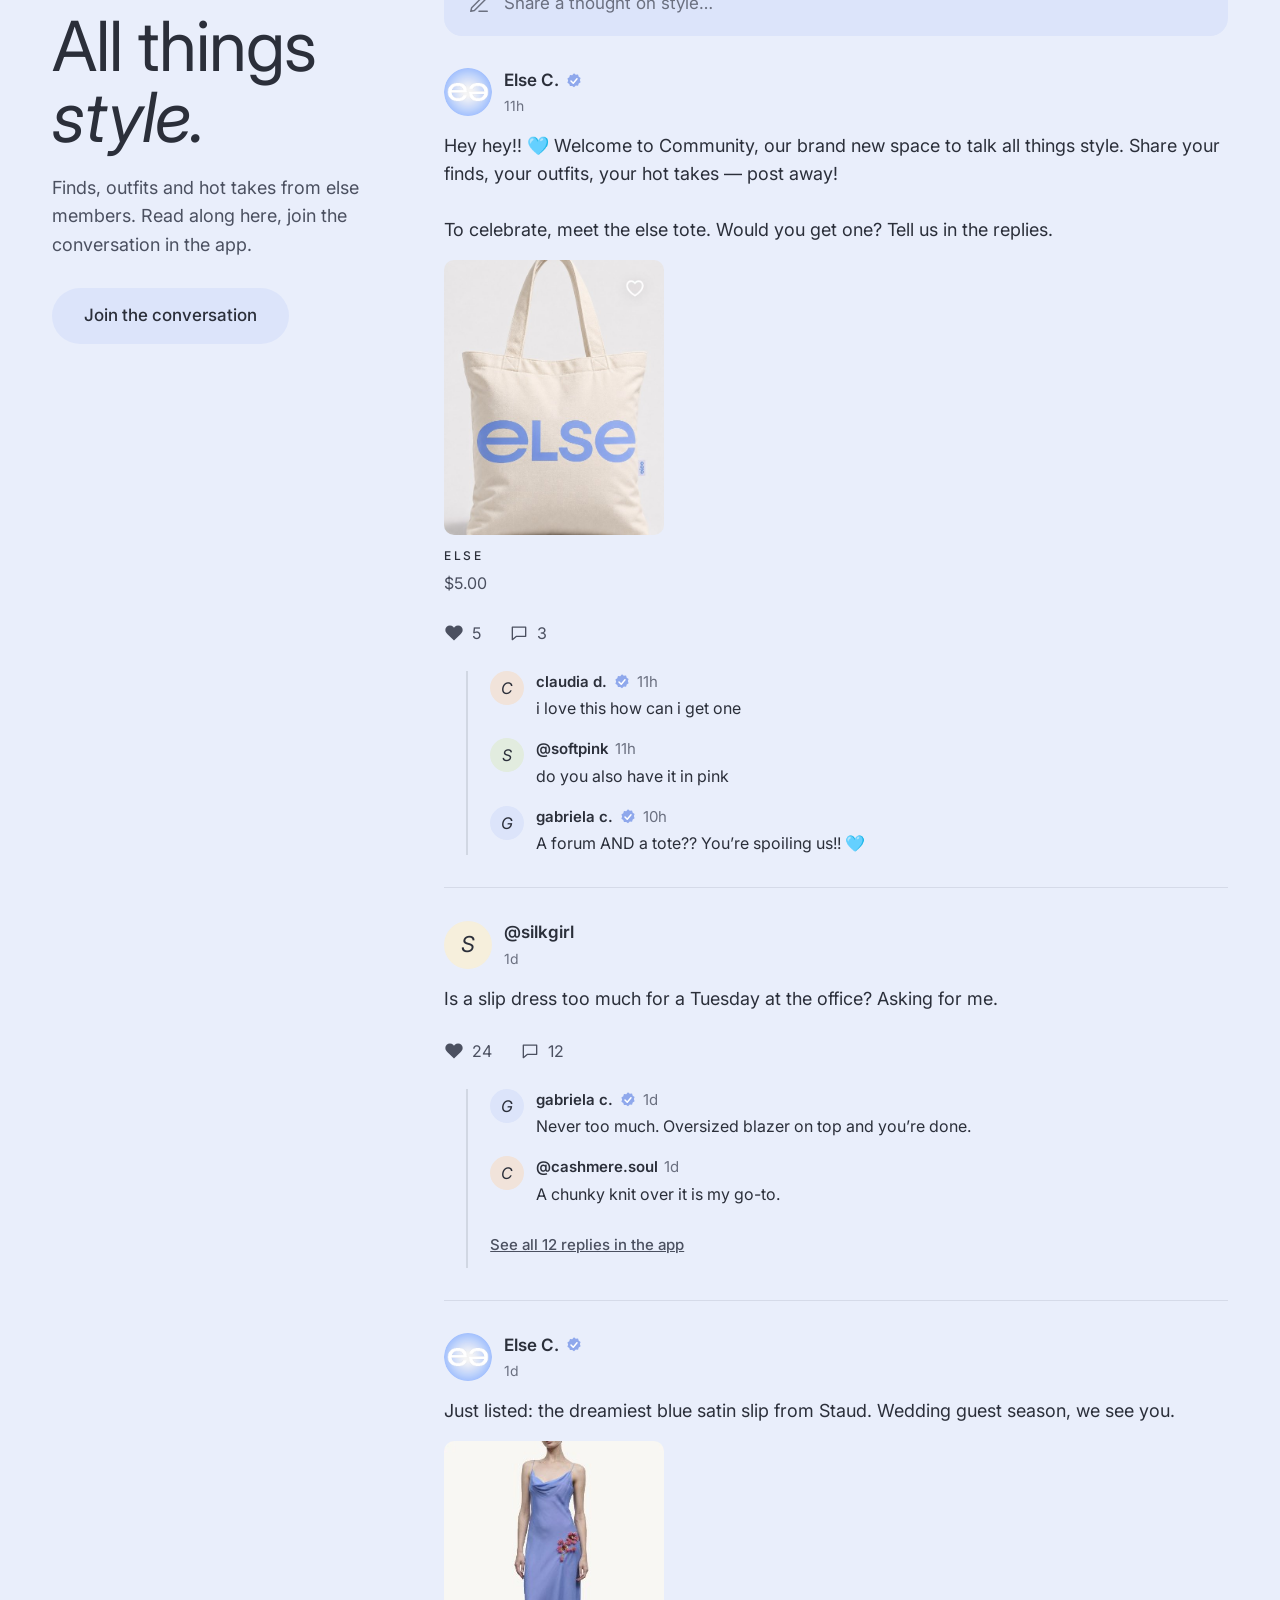
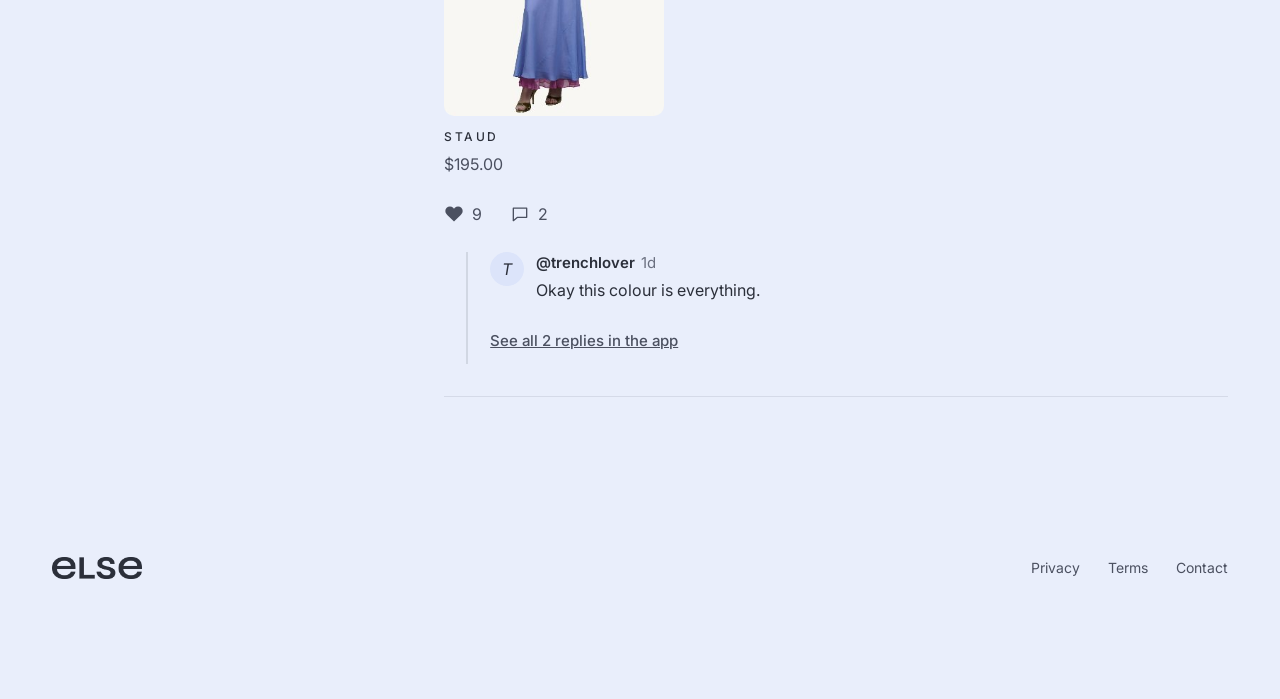
==== commit 0c5f1ebe: "Use Inter everywhere except the greeting name" ====
--- a/index.html
+++ b/index.html
@@ -26,7 +26,7 @@
 
   <link rel="preconnect" href="https://fonts.googleapis.com">
   <link rel="preconnect" href="https://fonts.gstatic.com" crossorigin>
-  <link href="https://fonts.googleapis.com/css2?family=Inter:wght@400;500;600&family=Newsreader:ital,opsz,wght@0,6..72,400;1,6..72,400&display=swap" rel="stylesheet">
+  <link href="https://fonts.googleapis.com/css2?family=Inter:ital,opsz,wght@0,14..32,400;0,14..32,500;0,14..32,600;1,14..32,400;1,14..32,500&family=Newsreader:ital,opsz,wght@1,6..72,400&display=swap" rel="stylesheet">
   <link rel="stylesheet" href="css/else.css">
 </head>
 <body>
--- a/css/else.css
+++ b/css/else.css
@@ -1,7 +1,7 @@
 /* ==========================================================================
    else — website styles
    Design tokens mirror the iOS app: lavender background, slate buttons,
-   glass pills, Newsreader serif headlines and Inter for everything else.
+   glass pills, Inter everywhere (Newsreader italic only for the greeting name).
    ========================================================================== */
 
 :root {
@@ -88,7 +88,7 @@
 }
 
 .serif {
-  font-family: var(--font-serif);
+  font-family: var(--font-sans);
   font-weight: 400;
 }
 
@@ -99,7 +99,7 @@
 
 .display {
   margin: 0;
-  font-family: var(--font-serif);
+  font-family: var(--font-sans);
   font-weight: 400;
   font-size: clamp(44px, 5.4vw, 72px);
   line-height: 1.03;
@@ -361,7 +361,7 @@
 .hero__lead {
   margin: 0;
   max-width: 520px;
-  font-family: var(--font-serif);
+  font-family: var(--font-sans);
   font-size: 26px;
   line-height: 1.35;
 }
@@ -652,7 +652,7 @@
 
 .shop__title {
   margin: 0;
-  font-family: var(--font-serif);
+  font-family: var(--font-sans);
   font-weight: 400;
   font-size: 46px;
   letter-spacing: -0.5px;
@@ -708,7 +708,7 @@
 
 .locked__title {
   margin: 0;
-  font-family: var(--font-serif);
+  font-family: var(--font-sans);
   font-size: 36px;
   line-height: 1.15;
 }
@@ -970,7 +970,7 @@
 
 .product__title {
   margin: -6px 0 0;
-  font-family: var(--font-serif);
+  font-family: var(--font-sans);
   font-weight: 400;
   font-size: clamp(36px, 4vw, 50px);
   line-height: 1.05;
@@ -1132,7 +1132,7 @@
 
 .product__missing-title {
   margin: 0;
-  font-family: var(--font-serif);
+  font-family: var(--font-sans);
   font-size: 40px;
   color: var(--ink);
 }
@@ -1184,7 +1184,7 @@
 
 .goes-with__title {
   margin: 0 0 4px;
-  font-family: var(--font-serif);
+  font-family: var(--font-sans);
   font-size: 28px;
 }
 
@@ -1590,7 +1590,7 @@
   width: 48px;
   height: 48px;
   border-radius: 999px;
-  font-family: var(--font-serif);
+  font-family: var(--font-sans);
   font-style: italic;
   font-size: 22px;
   color: var(--ink);
@@ -1859,7 +1859,7 @@
 
 .get-app__title {
   margin: 0;
-  font-family: var(--font-serif);
+  font-family: var(--font-sans);
   font-weight: 400;
   font-size: 34px;
   line-height: 1.1;
@@ -2188,3 +2188,9 @@
     top: 30%;
   }
 }
+
+/* The greeting name ("Hello, gorgeous.") keeps the serif italic, like in the app */
+.preview__title em {
+  font-family: var(--font-serif);
+  font-style: italic;
+}
